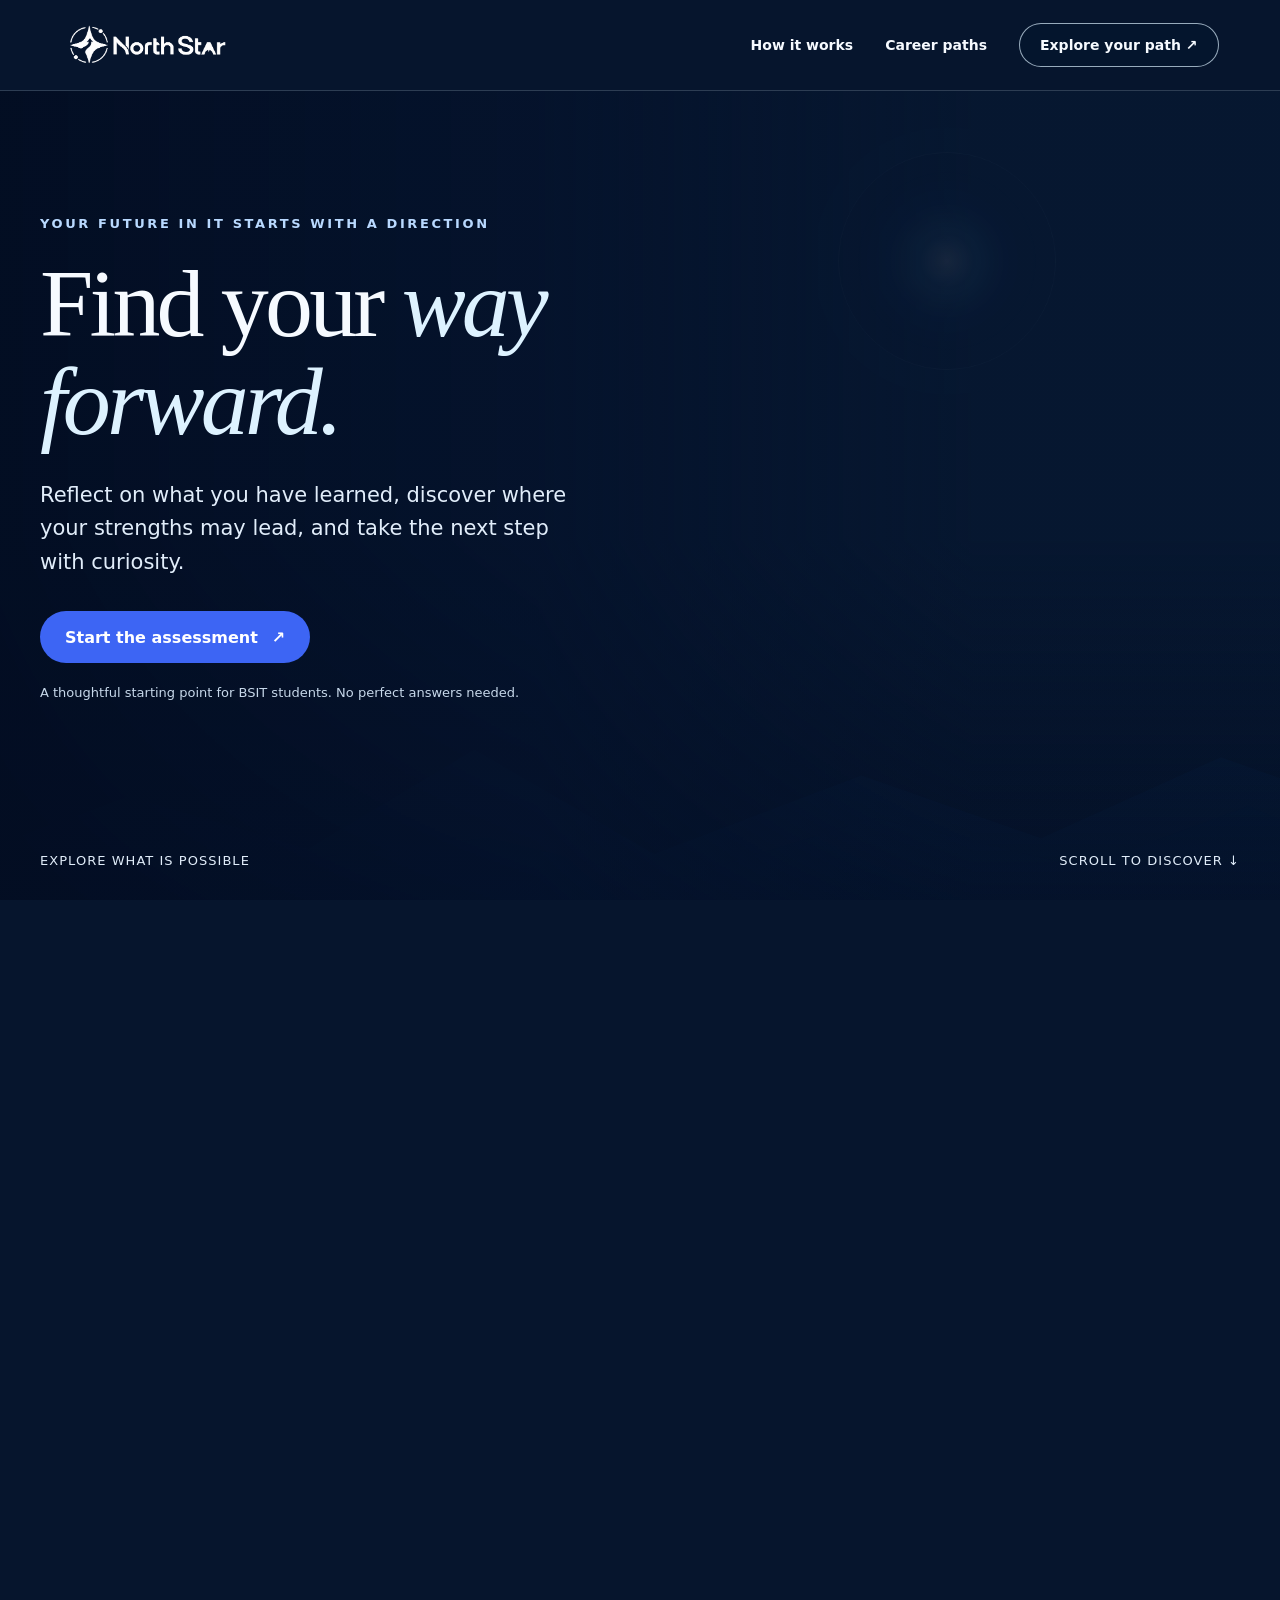
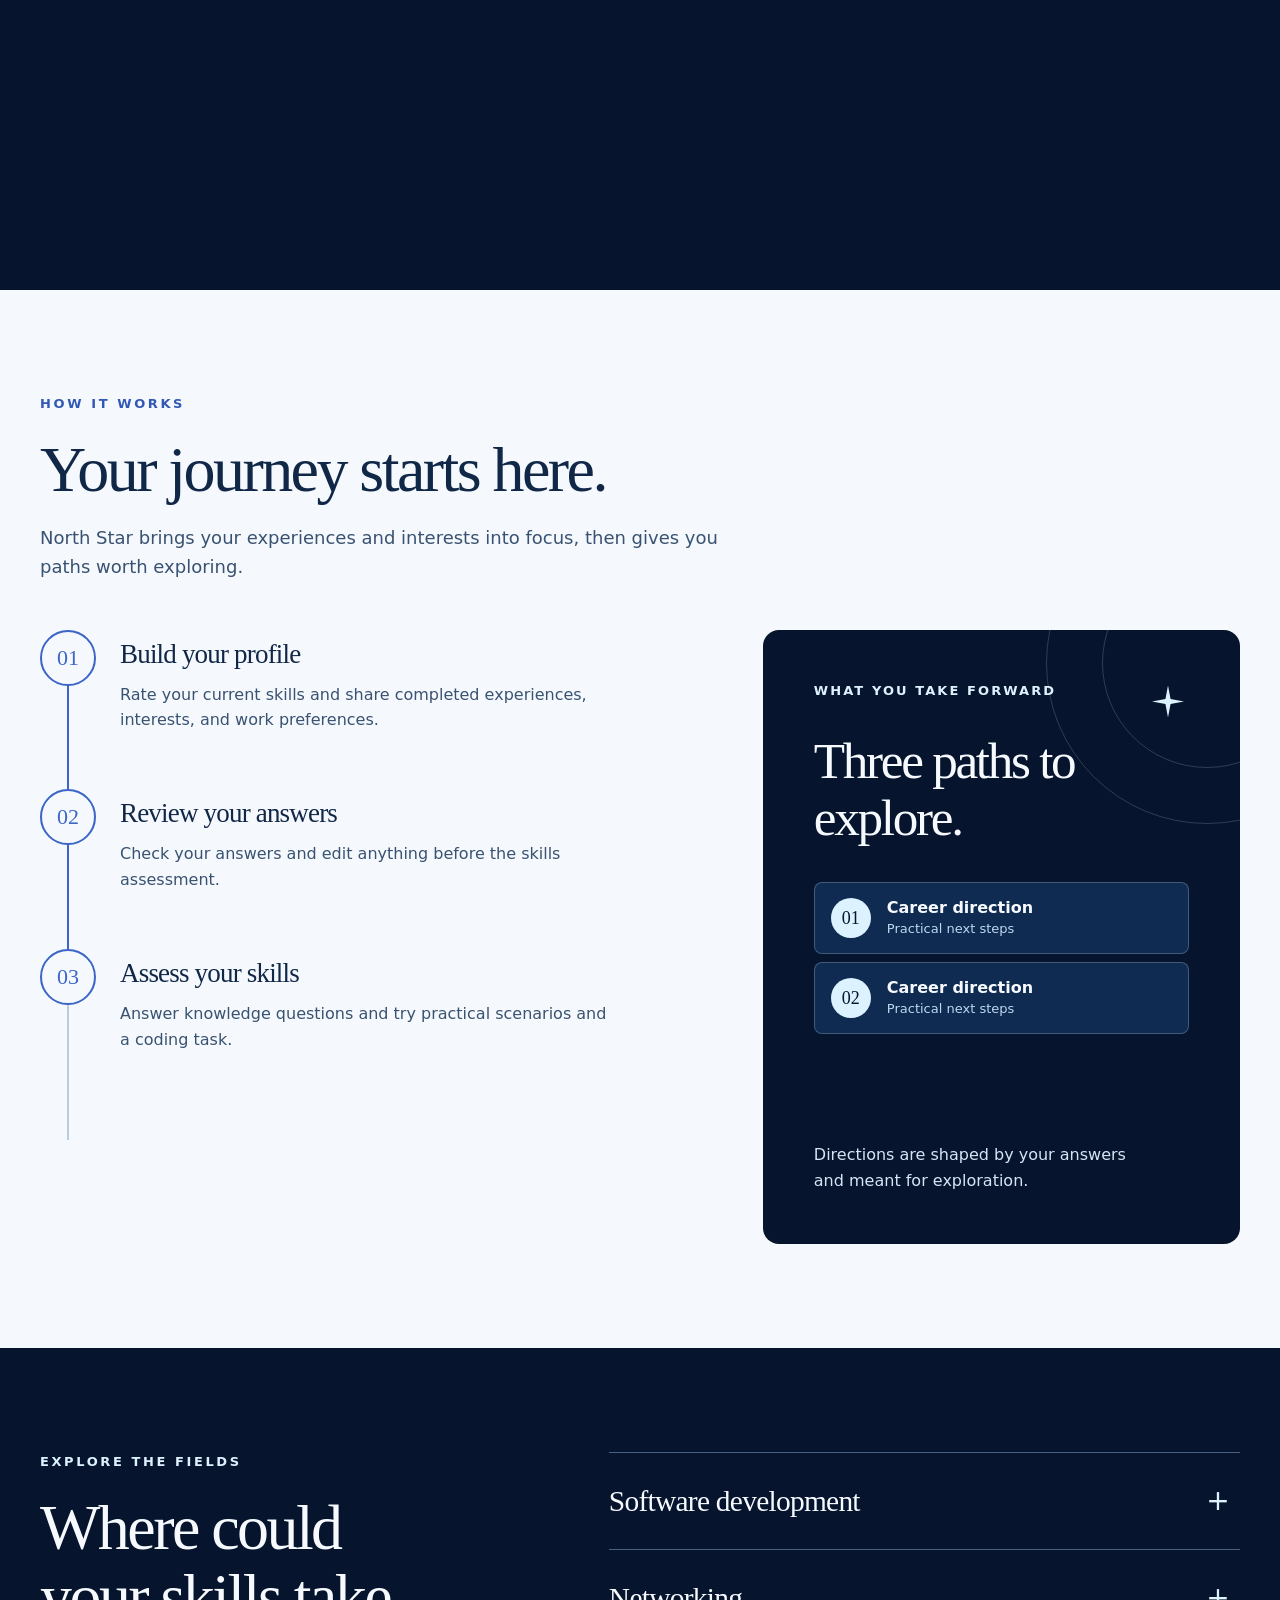
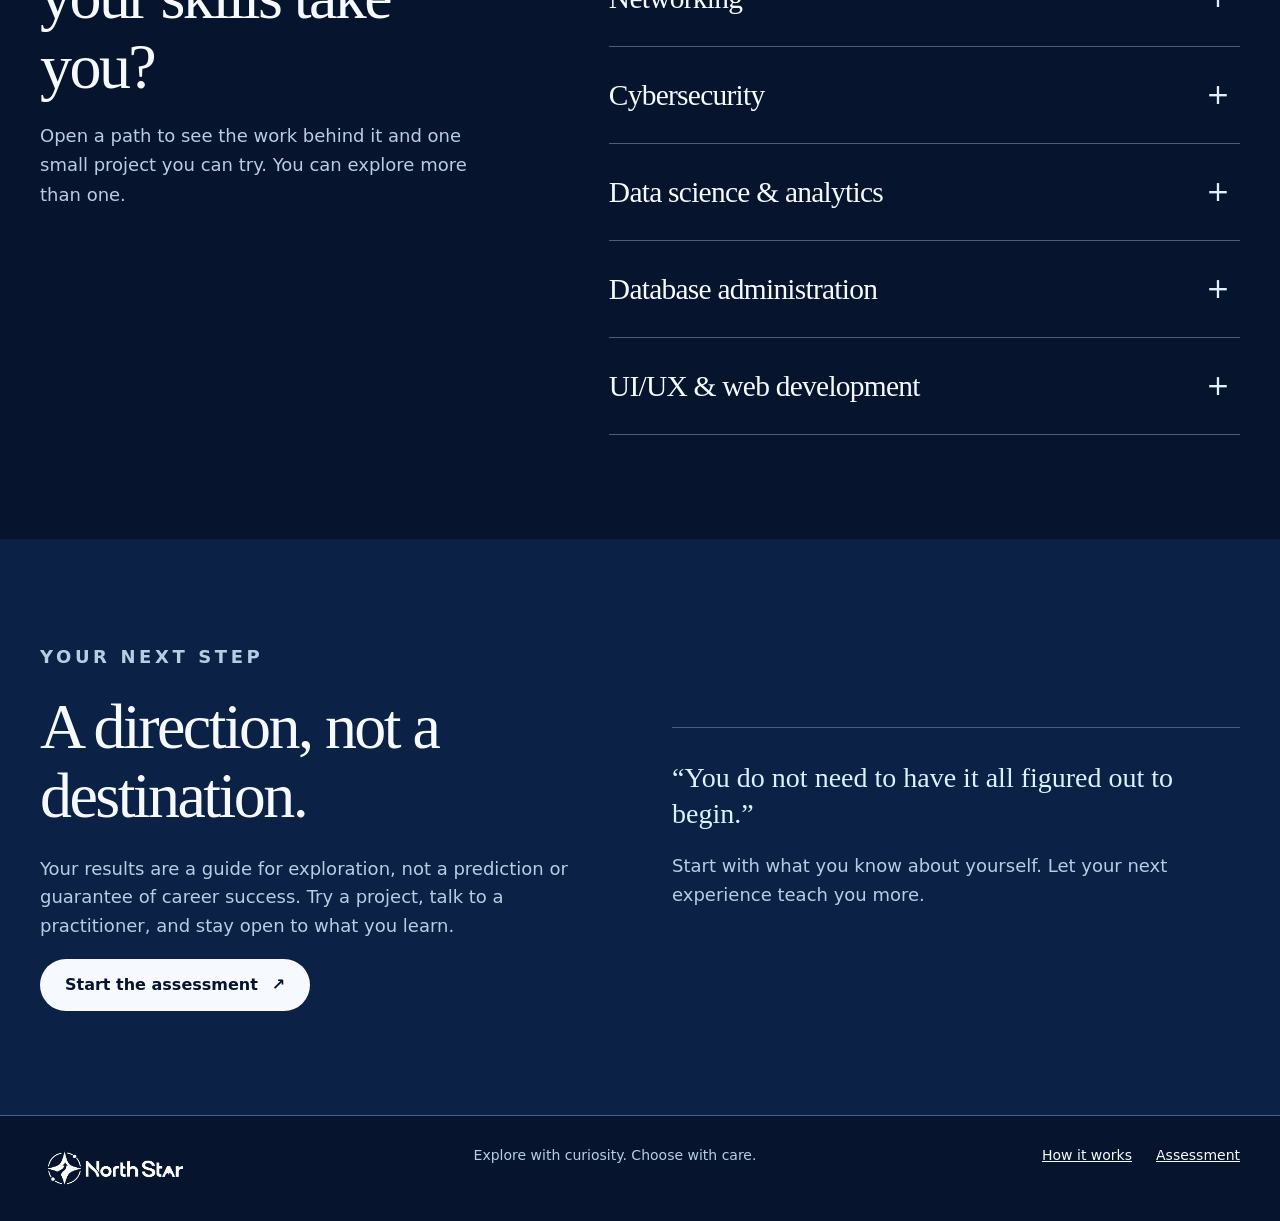
==== index.html @ cdebc712 "Align navigation across North Star pages" ====
<!doctype html>
<html lang="en">
<head>
  <meta charset="utf-8">
  <meta name="viewport" content="width=device-width, initial-scale=1">
  <meta name="theme-color" content="#06152d">
  <title>North Star — Find your direction in IT</title>
  <meta name="description" content="Explore your skills, reflect on your experiences, and discover IT career paths worth investigating.">
  <style>
  :root { --night:#06152d; --surface:#0b2145; --surface-2:#12315b; --cobalt:#3d65f4; --ice:#ddf2ff; --white:#f6faff; --muted:#b8cde4; --line:#47607f; --ink:#102747; --paper:#f5f9fd; --radius:16px; --space:8px; --ease:220ms ease-out; }
  * { box-sizing:border-box; }
  html { scroll-behavior:smooth; }
  body { margin:0; background:var(--night); color:var(--white); font:400 16px/1.6 "Segoe UI",system-ui,sans-serif; }
  html { scrollbar-color:#7895ba var(--night); }
  ::selection { background:var(--ice); color:var(--night); }
  button,input,textarea { font:inherit; }
  button,a { -webkit-tap-highlight-color:transparent; }
  button { cursor:pointer; }
  a { color:inherit; }
  :focus-visible { outline:3px solid #a7dcff; outline-offset:4px; }
  .skip { position:absolute; left:16px; top:-80px; z-index:20; padding:12px 16px; background:var(--white); color:var(--night); }
  .skip:focus { top:16px; }
  .wrap { width:min(100% - 48px,1200px); margin-inline:auto; }
  @media (min-width:1440px) { .hero .wrap { width:min(calc(100% - clamp(96px,16vw,360px)),1500px); } }
  .hero-journey { position:relative; height:210svh; }
  .hero { position:sticky; top:0; height:100svh; min-height:100svh; display:flex; flex-direction:column; overflow:hidden; background:#071831; isolation:isolate; --journey-progress:0; --star-x:74%; --star-y:29%; }
  .hero-scene { position:absolute; inset:0; z-index:-2; overflow:hidden; pointer-events:none; }
  .hero-video { position:absolute; inset:0; width:100%; height:100%; object-fit:cover; object-position:center top; transform:translate3d(calc(var(--journey-progress) * -3%),calc(var(--journey-progress) * -1%),0) scale(calc(1 + var(--journey-progress) * .16)); transform-origin:var(--star-x) var(--star-y); will-change:transform; }
  @media (min-width:1025px) { .hero-video { top:96px; height:calc(100% + 96px); } }
  .scene-hill { position:absolute; inset:auto -4% -3%; height:29%; pointer-events:none; transform-origin:center bottom; will-change:transform; }
  .scene-hill--distant { background:#0b2b54; opacity:.24; clip-path:polygon(0 75%,13% 50%,26% 70%,38% 32%,51% 72%,66% 42%,79% 66%,92% 35%,100% 50%,100% 100%,0 100%); transform:translate3d(0,calc(var(--journey-progress) * -40px),0) scale(calc(1 + var(--journey-progress) * .05)); }
  .scene-hill--near { height:22%; background:#071d3d; opacity:.4; clip-path:polygon(0 70%,12% 40%,24% 67%,39% 55%,52% 77%,67% 45%,82% 70%,94% 39%,100% 57%,100% 100%,0 100%); transform:translate3d(0,calc(var(--journey-progress) * -80px),0) scale(calc(1 + var(--journey-progress) * .08)); }
  .star-rings,.star-glow { position:absolute; left:var(--star-x); top:var(--star-y); width:min(24vw,290px); aspect-ratio:1; border-radius:50%; pointer-events:none; transform:translate(-50%,-50%); }
  .star-rings { border:1px solid rgba(220,244,255,.35); box-shadow:0 0 0 34px rgba(190,227,255,.055),0 0 0 80px rgba(190,227,255,.028); opacity:calc(.1 + var(--journey-progress) * .55); transform:translate(-50%,-50%) scale(calc(.75 + var(--journey-progress) * .37)) rotate(calc(var(--journey-progress) * 12deg)); will-change:transform,opacity; }
  .star-glow { width:min(80vw,1000px); background:radial-gradient(circle,rgba(255,255,255,.95) 0%,rgba(119,210,255,.55) 20%,rgba(59,130,246,.18) 45%,transparent 70%); mix-blend-mode:screen; opacity:calc(.08 + var(--journey-progress) * .8); transform:translate(-50%,-50%) scale(calc(.18 + var(--journey-progress) * 2.5)); will-change:transform,opacity; }
  .journey-wash { position:absolute; inset:0; z-index:2; background:linear-gradient(180deg,transparent 0%,transparent 62%,var(--paper) 100%); opacity:clamp(0,calc((var(--journey-progress) - .8) * 5),1); pointer-events:none; }
  .hero::before { content:""; position:absolute; inset:0; z-index:-1; background:linear-gradient(90deg,rgba(3,13,34,.91) 0%,rgba(4,17,42,.68) 42%,rgba(4,17,42,.12) 76%),linear-gradient(0deg,rgba(3,13,34,.62),transparent 40%); }
  .nav-shell { position:relative; z-index:3; background:#06152d; border-bottom:1px solid rgba(221,242,255,.18); }
  .nav.wrap { width:min(100% - 2*clamp(20px,4.8vw,76px),1440px); }
  .nav { display:flex; align-items:center; justify-content:space-between; gap:24px; min-height:90px; }
  .brand,.footer-brand { display:inline-flex; align-items:center; width:max-content; flex:none; padding:0; background:transparent; text-decoration:none; }
  .brand-logo { display:block; width:170px; height:auto; filter:brightness(0) invert(1); }
  .footer-brand { background:transparent; padding:0; border-radius:0; }
  .footer-brand .brand-logo { width:148px; filter:brightness(0) invert(1); }
  .nav-links { display:flex; align-items:center; gap:32px; }
  .nav-links a { text-decoration:none; font-size:14px; font-weight:650; }
  .nav-links a:hover,.text-link:hover { text-decoration:underline; text-underline-offset:5px; }
  .nav-cta { border:1px solid rgba(221,242,255,.68); border-radius:999px; background:rgba(5,22,48,.38); color:var(--white); padding:10px 20px; min-height:44px; font-size:14px; font-weight:700; transition:background var(--ease),transform var(--ease); }
  .nav-cta:hover { background:rgba(65,108,255,.36); transform:translateY(-2px); }
  .nav-toggle { display:none; min-height:44px; padding:10px 14px; border:1px solid #fff8; border-radius:8px; background:none; color:var(--white); }
  .hero-content { flex:1; display:flex; flex-direction:column; justify-content:center; padding-block:72px 96px; opacity:clamp(0,calc(1 - (var(--journey-progress) - .2) * 1.8),1); transform:translate3d(0,calc(var(--journey-progress) * -28px),0); will-change:transform,opacity; }
  .eyebrow { margin:0 0 20px; color:#b9d9ff; font-size:13px; font-weight:700; letter-spacing:.2em; text-transform:uppercase; }
  h1,h2,h3,p { margin-top:0; }
  h1,h2,.display { font-family:Georgia,"Times New Roman",serif; font-weight:400; letter-spacing:-.04em; }
  h1 { max-width:780px; font-size:clamp(56px,7.8vw,96px); line-height:1.02; margin-bottom:28px; }
  h1 em { color:var(--ice); font-style:italic; }
  .hero-lead { max-width:550px; color:#e1edfa; font-size:clamp(18px,2vw,21px); line-height:1.6; margin-bottom:32px; }
  .button { display:inline-flex; align-items:center; justify-content:center; gap:14px; min-height:52px; padding:12px 24px; border:1px solid transparent; border-radius:999px; background:var(--cobalt); color:#fff; font-weight:700; text-decoration:none; line-height:1.2; transition:transform var(--ease),background var(--ease); }
  .button:hover { background:#2d59ed; transform:translateY(-2px); }
  .button:active,.nav-cta:active { transform:translateY(0); }
  .button.secondary { background:transparent; color:var(--white); border-color:var(--line); }
  .button.secondary:hover { background:var(--surface-2); }
  .button.light { background:var(--white); color:var(--night); }
  .button.light:hover { background:var(--ice); }
  .button:disabled { opacity:.55; cursor:not-allowed; transform:none; }
  .assessment-transition { position:fixed; inset:0; z-index:1000; background:var(--night); pointer-events:none; clip-path:circle(0 at var(--origin-x) var(--origin-y)); will-change:clip-path; }
  .hero-note { margin:20px 0 0; color:#c7d8ea; font-size:13px; }
  .hero-bottom { display:flex; align-items:center; justify-content:space-between; gap:20px; padding-bottom:28px; color:#e1edfa; font-size:13px; letter-spacing:.08em; text-transform:uppercase; opacity:clamp(0,calc(1 - var(--journey-progress) * 2),1); }
  .hero-bottom a { text-decoration:none; }
  .section { padding-block:104px; }
  .section-heading { max-width:720px; margin-bottom:48px; }
  .section-heading h2 { font-size:clamp(40px,5vw,68px); line-height:1.08; margin-bottom:20px; }
  .section-heading p:last-child { color:var(--muted); font-size:18px; }
  .intro { position:relative; background:var(--paper); color:var(--ink); }
  .intro .eyebrow,.paths .eyebrow { color:#3158b5; }
  .intro .section-heading p:last-child { color:#395271; }
  .steps { display:grid; grid-template-columns:repeat(3,minmax(0,1fr)); gap:32px; border-top:1px solid #b9cde1; }
  .step { padding-top:32px; }
  .step-number { display:block; margin-bottom:32px; color:#3c65c7; font:400 38px/1 Georgia,serif; }
  .step h3 { font:400 27px/1.2 Georgia,serif; letter-spacing:-.03em; margin-bottom:12px; }
  .step p { color:#395271; max-width:34ch; margin:0; }
  .how-layout { display:grid; grid-template-columns:minmax(0,1.15fr) minmax(300px,.85fr); gap:clamp(40px,6vw,96px); align-items:start; }
  .intro .steps { --path-progress:0; position:relative; grid-template-columns:minmax(0,1fr); gap:0; max-width:none; border:0; }
  .intro .steps::before,.intro .steps::after { content:""; position:absolute; left:27px; top:40px; bottom:72px; width:2px; background:#b9cde1; pointer-events:none; }
  .intro .steps::after { background:#3c65c7; transform:scaleY(var(--path-progress)); transform-origin:top; transition:transform 400ms ease-out; }
  .intro .step { position:relative; display:grid; grid-template-columns:56px minmax(0,1fr); gap:24px; align-items:start; padding:0 0 56px; border:0; }
  .intro .step:last-child { padding-bottom:0; }
  .intro .step-number { position:relative; z-index:1; display:grid; place-items:center; width:56px; height:56px; margin:0; border:2px solid #b9cde1; border-radius:50%; background:var(--paper); font-size:22px; transition:border-color 200ms ease-out,color 200ms ease-out; }
  .intro .step-copy { padding-top:8px; }
  .intro .step p { max-width:48ch; }
  .intro .step.is-visible .step-number { border-color:#3c65c7; }
  .how-motion .intro .step { opacity:0; transform:translateY(20px); transition:opacity 360ms ease-out,transform 360ms ease-out; }
  .how-motion .intro .step.is-visible { opacity:1; transform:none; }
  .how-preview { position:relative; display:flex; flex-direction:column; min-height:520px; padding:clamp(32px,4vw,56px); overflow:hidden; border-radius:var(--radius); background:var(--night); color:var(--white); }
  .how-preview::before,.how-preview::after { content:""; position:absolute; width:320px; aspect-ratio:1; border:1px solid rgba(221,242,255,.18); border-radius:50%; right:-128px; top:-128px; pointer-events:none; }
  .how-preview::after { width:208px; right:-72px; top:-72px; }
  .how-preview-mark { position:absolute; right:56px; top:56px; width:32px; aspect-ratio:1; background:var(--ice); clip-path:polygon(50% 0,58% 42%,100% 50%,58% 58%,50% 100%,42% 58%,0 50%,42% 42%); }
  .how-preview-label { position:relative; margin:0 0 32px; color:var(--ice); font-size:13px; font-weight:700; letter-spacing:.16em; text-transform:uppercase; }
  .how-preview strong { position:relative; display:block; max-width:12ch; font:400 clamp(38px,4vw,58px)/1.1 Georgia,serif; letter-spacing:-.045em; }
  .preview-results { position:relative; display:grid; gap:8px; margin:36px 0 28px; }
  .preview-result { position:relative; display:grid; grid-template-columns:40px minmax(0,1fr); align-items:center; gap:16px; min-height:72px; padding:8px 16px; border:1px solid rgba(221,242,255,.24); border-radius:8px; background:#102b52; }
  .how-motion .preview-result { opacity:0; transform:translateY(16px); transition:opacity 300ms ease-out,transform 300ms ease-out; }
  .how-motion .preview-result.is-visible { opacity:1; transform:none; }
  .preview-result::after { content:""; position:absolute; inset:0; border:2px solid var(--ice); border-radius:inherit; background:rgba(167,220,255,.12); pointer-events:none; opacity:0; }
  .how-motion .preview-result.is-visible::after { animation:preview-highlight 400ms ease-out both; }
  @keyframes preview-highlight { 0%,100% { opacity:0; } 45% { opacity:1; } }
  .preview-result-num { display:grid; place-items:center; width:40px; height:40px; border-radius:50%; background:var(--ice); color:var(--night); font:400 18px/1 Georgia,serif; }
  .preview-result-copy { display:grid; gap:2px; }
  .preview-result-copy span { display:block; color:var(--white); font-size:16px; font-weight:700; line-height:1.3; }
  .preview-result-copy small { display:block; color:#bed8f0; font-size:13px; line-height:1.4; }
  .how-preview p:last-child { position:relative; max-width:34ch; margin:auto 0 0; color:#d6e5f5; font-size:16px; }
  .paths { background:var(--night); color:var(--white); }
  .paths-layout { display:grid; grid-template-columns:minmax(0,.85fr) minmax(0,1.15fr); gap:clamp(48px,8vw,112px); align-items:start; }
  .paths .section-heading { max-width:480px; margin:0; }
  .paths .eyebrow { color:var(--ice); }
  .paths .section-heading h2 { max-width:12ch; }
  .paths .section-heading > p:last-child { max-width:38ch; color:var(--muted); line-height:1.65; }
  .path-list { border-top:1px solid var(--line); }
  .path-item { border-bottom:1px solid var(--line); }
  .path-item summary { display:grid; grid-template-columns:minmax(0,1fr) 44px; align-items:center; gap:16px; min-height:96px; padding:24px 0; list-style:none; cursor:pointer; color:var(--white); }
  .path-item summary::-webkit-details-marker { display:none; }
  .path-item summary .path-name { font:400 clamp(23px,2.3vw,32px)/1.2 Georgia,serif; letter-spacing:-.025em; transition:color var(--ease); }
  .path-item summary::before,.path-item summary::after { display:grid; grid-column:2; grid-row:1; place-items:center; width:44px; height:44px; color:var(--ice); font:300 28px/1 system-ui,sans-serif; transition:opacity 180ms ease-out,transform 220ms ease-out; }
  .path-item summary::before { content:'+'; opacity:1; transform:rotate(0deg) scale(1); }
  .path-item summary::after { content:'−'; opacity:0; transform:rotate(-45deg) scale(.8); }
  .path-item[open] summary .path-name { color:var(--ice); }
  .path-item[open] summary::before { opacity:0; transform:rotate(45deg) scale(.8); }
  .path-item[open] summary::after { opacity:1; transform:rotate(0deg) scale(1); }
  @media (hover:hover) { .path-item summary:hover .path-name { color:var(--ice); } }
  .path-item summary:focus-visible { outline:3px solid var(--ice); outline-offset:4px; }
  .path-list { --path-rise:12px; --path-enter:220ms; --path-exit:145ms; }
  .path-detail { max-width:56ch; padding:0 64px 32px 0; color:var(--muted); line-height:1.6; }
  .path-item[open] .path-detail { animation:path-detail-enter var(--path-enter) ease-out both; }
  @keyframes path-detail-enter { from { opacity:0; transform:translateY(var(--path-rise)); } to { opacity:1; transform:translateY(0); } }
  .path-detail p { margin:0 0 12px; }
  .path-detail strong { color:var(--white); }
  .promise { background:var(--surface); }
  .promise-inner { display:grid; grid-template-columns:1fr 1fr; gap:64px; align-items:center; }
  .promise h2 { font-size:clamp(40px,5vw,70px); line-height:1.08; margin-bottom:24px; }
  .promise p { color:var(--muted); font-size:18px; max-width:56ch; }
  .promise-aside { border-top:1px solid var(--line); padding-top:32px; }
  .promise-aside strong { display:block; color:var(--ice); font:400 28px/1.3 Georgia,serif; margin-bottom:20px; }
  footer { padding-block:28px; border-top:1px solid var(--line); color:var(--muted); font-size:14px; }
  .footer-inner { display:flex; justify-content:space-between; gap:24px; }
  .footer-links { display:flex; gap:24px; }
  .footer-links a { color:var(--white); }
  .assessment.active { display:block; }
  .assessment-header { border-bottom:1px solid var(--line); }
  .assessment-header .wrap { display:flex; align-items:center; justify-content:space-between; gap:20px; padding-block:22px; }
  .assessment-main { width:min(100% - 48px,800px); margin:0 auto; padding:72px 0 120px; }
  .progress { display:flex; gap:8px; margin-bottom:48px; }
  .progress span { display:block; height:4px; flex:1; border-radius:99px; background:#34506e; }
  .progress span.current { background:var(--ice); }
  .flow-step { display:none; }
  .flow-step.active { display:block; }
  .flow-step h2 { font-size:clamp(38px,5vw,60px); line-height:1.1; margin-bottom:18px; }
  .flow-intro { color:var(--muted); font-size:18px; max-width:65ch; margin-bottom:40px; }
  .field { display:block; margin-bottom:24px; }
  .field > span { display:block; font-weight:700; margin-bottom:8px; }
  .field small { display:block; color:var(--muted); margin-top:6px; }
  .field input,.field textarea { display:block; width:100%; min-height:52px; border:1px solid #6682a6; border-radius:10px; background:#112747; color:var(--white); padding:12px 16px; }
  .field textarea { min-height:112px; resize:vertical; }
  .field input:focus,.field textarea:focus { border-color:var(--ice); }
  .error { display:none; color:#ffcfce; margin-top:6px; font-weight:600; }
  .field.invalid .error { display:block; }
  .field.invalid input,.field.invalid textarea { border-color:#ff9f9b; }
  .error-summary { display:none; border:1px solid #ff9f9b; border-radius:10px; padding:14px 18px; color:#ffdddd; margin-bottom:24px; }
  .error-summary.visible { display:block; }
  .choice-group { border:0; padding:0; margin:0 0 28px; min-width:0; }
  .choice-group legend { color:var(--white); font-weight:700; margin-bottom:12px; }
  .choice-grid { display:grid; grid-template-columns:repeat(2,minmax(0,1fr)); gap:12px; }
  .choice { position:relative; display:flex; align-items:center; min-height:60px; padding:14px 16px; border:1px solid var(--line); border-radius:10px; background:#112747; cursor:pointer; }
  .choice:hover { border-color:#a7caff; }
  .choice:has(input:checked) { border-color:var(--ice); background:#1a3a68; }
  .choice input { accent-color:var(--cobalt); margin:0 12px 0 0; width:18px; height:18px; flex:none; }
  .choice span { display:block; }
  .review-list { display:grid; gap:0; margin:0 0 36px; border-top:1px solid var(--line); }
  .review-item { display:grid; grid-template-columns:180px 1fr; gap:16px; border-bottom:1px solid var(--line); padding:18px 0; }
  .review-item dt { color:var(--muted); }
  .review-item dd { margin:0; overflow-wrap:anywhere; }
  .actions { display:flex; flex-wrap:wrap; gap:12px; margin-top:36px; }
  .result-grid { display:grid; gap:16px; margin-top:40px; }
  .result-card { border:1px solid var(--line); border-radius:var(--radius); padding:28px; background:var(--surface); }
  .result-card .rank { color:var(--ice); font-size:12px; font-weight:700; letter-spacing:.14em; text-transform:uppercase; }
  .result-card h3 { font:400 32px/1.2 Georgia,serif; margin:12px 0; }
  .result-card p { color:var(--muted); margin-bottom:16px; }
  .result-card strong { display:block; margin-bottom:8px; }
  .result-card ul { margin:0; padding-left:22px; color:var(--ice); }
  .note { border-top:1px solid var(--line); padding-top:20px; color:var(--muted); margin-top:32px; }
  @media (max-width:1024px) { .hero::before { background:linear-gradient(90deg,rgba(3,13,34,.88),rgba(3,13,34,.22)); } }
  @media (max-width:768px) { .wrap { width:min(100% - 40px,1200px); } .nav-links { gap:16px; } .section { padding-block:80px; } .steps { grid-template-columns:1fr; gap:0; } .step { padding-bottom:28px; border-bottom:1px solid #b9cde1; } .step-number { margin-bottom:16px; } .paths-layout { grid-template-columns:1fr; gap:40px; } .promise-inner { grid-template-columns:1fr; gap:32px; } .hero-content { padding-block:64px; } }
  @media (min-width:541px) and (max-width:1024px) {
    .nav { gap:16px; }
    .nav .brand-logo { width:148px; }
    .nav-links { gap:16px; }
    .nav-cta { padding-inline:16px; }
    .hero-content { padding-top:48px; }
    .hero-content h1 { max-width:min(66vw,660px); }
    .hero-video { object-position:74% center; }
    .star-rings,.star-glow { left:calc(74% - var(--journey-progress) * 3%); }
    .scene-hill { inset:auto -6% -3%; }
    .scene-hill--distant { height:23%; opacity:.18; clip-path:polygon(0 78%,15% 61%,29% 73%,43% 48%,58% 70%,72% 55%,86% 69%,100% 50%,100% 100%,0 100%); transform:translate3d(0,calc(var(--journey-progress) * -32px),0) scale(calc(1 + var(--journey-progress) * .04)); }
    .scene-hill--near { height:17%; opacity:.3; clip-path:polygon(0 68%,16% 50%,32% 70%,49% 57%,65% 76%,81% 55%,100% 64%,100% 100%,0 100%); transform:translate3d(0,calc(var(--journey-progress) * -56px),0) scale(calc(1 + var(--journey-progress) * .06)); }
  }
  @media (max-width:540px) { .hero { min-height:100svh; --star-x:68%; --star-y:29%; } .hero-video { object-position:76% center; } .hero::before { background:linear-gradient(90deg,rgba(3,13,34,.88),rgba(3,13,34,.45)),linear-gradient(0deg,rgba(3,13,34,.7),transparent 45%); } .brand-logo,.footer-brand .brand-logo { width:128px; } .nav-cta { padding-inline:14px; } h1 { font-size:clamp(52px,14vw,72px); } .hero-bottom span { display:none; } .path-list { --path-rise:6px; --path-enter:180ms; --path-exit:120ms; } .path-item summary { min-height:80px; } .path-item summary .path-name { font-size:23px; } .path-detail { padding-right:0; } .footer-inner { flex-direction:column; } }
  @media (max-width:540px) {
    .hero-journey { height:160svh; }
    .hero-content { opacity:clamp(0,calc(1 - (var(--journey-progress) - .3) * 2.2),1); }
    .scene-hill { inset:auto -8% -2%; transform-origin:center bottom; }
    .scene-hill--distant { height:18%; opacity:.16; clip-path:polygon(0 77%,16% 72%,31% 61%,47% 66%,65% 49%,82% 59%,100% 52%,100% 100%,0 100%); transform:translate3d(0,calc(var(--journey-progress) * -24px),0) scale(calc(1 + var(--journey-progress) * .03)); }
    .scene-hill--near { height:14%; opacity:.28; clip-path:polygon(0 63%,18% 69%,35% 58%,53% 72%,70% 55%,86% 63%,100% 47%,100% 100%,0 100%); transform:translate3d(0,calc(var(--journey-progress) * -44px),0) scale(calc(1 + var(--journey-progress) * .05)); }
  }
  @media (max-width:650px) {
    .nav { min-height:76px; }
    .nav .brand-logo { width:128px; }
    .nav-toggle { display:block; }
    .nav-links { display:none; position:absolute; top:100%; left:0; right:0; z-index:5; flex-direction:column; align-items:stretch; gap:20px; padding:20px clamp(20px,4.8vw,76px); background:var(--night); border-bottom:1px solid rgba(221,242,255,.18); }
    .nav-links.open { display:flex; }
    .nav-links .nav-cta { align-self:flex-start; }
  }
  @media (max-width:900px) { .how-layout { grid-template-columns:minmax(0,1fr); gap:48px; } .how-preview { min-height:0; } }
  @media (max-width:768px) { .intro .step { grid-template-columns:48px minmax(0,1fr); gap:16px; padding-bottom:40px; } .intro .step-number { width:48px; height:48px; font-size:19px; } .intro .steps::before,.intro .steps::after { left:23px; top:36px; bottom:60px; } }
  @media (prefers-reduced-motion:reduce) { html { scroll-behavior:auto; } .hero-journey { height:auto; } .hero { position:relative; } .hero-video,.hero-content,.scene-hill { transform:none!important; } .hero-content,.hero-bottom { opacity:1!important; } .star-rings,.star-glow,.journey-wash { display:none; } .how-motion .intro .step,.how-motion .preview-result { opacity:1; transform:none; transition:none; } .how-motion .preview-result.is-visible::after,.path-item[open] .path-detail { animation:none; } .intro .steps::after { transform:scaleY(1); transition:none; } .assessment-transition { display:none; } }
  </style>
</head>
<body>
  <a class="skip" href="#main">Skip to content</a>
  <div id="landing">
    <div class="hero-journey" id="heroJourney">
    <header class="hero" id="top">
      <div class="hero-scene" aria-hidden="true">
        <video class="hero-video" id="heroVideo" autoplay muted loop playsinline preload="metadata"><source src="assets/video.mp4" type="video/mp4"></video>
        <div class="scene-hill scene-hill--distant"></div><div class="scene-hill scene-hill--near"></div>
        <div class="star-rings"></div><div class="star-glow"></div>
      </div>
      <div class="nav-shell"><nav class="nav wrap" aria-label="Main navigation">
        <a class="brand" href="#top"><img class="brand-logo" src="assets/north-star-logo.png" alt="North Star" width="2048" height="687"></a>
        <button class="nav-toggle" type="button" aria-expanded="false" aria-controls="nav-links">Menu</button>
        <div class="nav-links" id="nav-links"><a href="#how">How it works</a><a href="#paths">Career paths</a><a class="nav-cta" href="assessment.html">Explore your path <span aria-hidden="true">↗</span></a></div>
      </nav></div>
      <div class="hero-content wrap">
        <p class="eyebrow">Your future in IT starts with a direction</p>
        <h1>Find your <em>way forward.</em></h1>
        <p class="hero-lead">Reflect on what you have learned, discover where your strengths may lead, and take the next step with curiosity.</p>
        <div><a class="button" href="assessment.html">Start the assessment <span aria-hidden="true">↗</span></a></div>
        <p class="hero-note">A thoughtful starting point for BSIT students. No perfect answers needed.</p>
      </div>
      <div class="hero-bottom wrap"><span>Explore what is possible</span><a href="#how">Scroll to discover ↓</a></div>
      <div class="journey-wash" aria-hidden="true"></div>
    </header>
    </div>
    <main id="main">
      <section class="section intro" id="how" aria-labelledby="how-title"><div class="wrap">
        <div class="section-heading"><p class="eyebrow">How it works</p><h2 id="how-title">Your journey starts here.</h2><p>North Star brings your experiences and interests into focus, then gives you paths worth exploring.</p></div>
        <div class="how-layout"><div class="steps">
          <article class="step"><span class="step-number">01</span><div class="step-copy"><h3>Build your profile</h3><p>Rate your current skills and share completed experiences, interests, and work preferences.</p></div></article>
          <article class="step"><span class="step-number">02</span><div class="step-copy"><h3>Review your answers</h3><p>Check your answers and edit anything before the skills assessment.</p></div></article>
          <article class="step"><span class="step-number">03</span><div class="step-copy"><h3>Assess your skills</h3><p>Answer knowledge questions and try practical scenarios and a coding task.</p></div></article>
          <article class="step"><span class="step-number">04</span><div class="step-copy"><h3>Explore three paths</h3><p>Compare three directions, then choose a practical next step to try.</p></div></article>
        </div><aside class="how-preview" aria-label="What to expect"><span class="how-preview-mark" aria-hidden="true"></span><p class="how-preview-label">What you take forward</p><strong>Three paths to explore.</strong><div class="preview-results" aria-hidden="true"><div class="preview-result"><span class="preview-result-num">01</span><span class="preview-result-copy"><span>Career direction</span><small>Practical next steps</small></span></div><div class="preview-result"><span class="preview-result-num">02</span><span class="preview-result-copy"><span>Career direction</span><small>Practical next steps</small></span></div><div class="preview-result"><span class="preview-result-num">03</span><span class="preview-result-copy"><span>Career direction</span><small>Practical next steps</small></span></div></div><p>Directions are shaped by your answers and meant for exploration.</p></aside></div>
      </div></section>
      <section class="section paths" id="paths" aria-labelledby="paths-title"><div class="wrap paths-layout">
        <div class="section-heading"><p class="eyebrow">Explore the fields</p><h2 id="paths-title">Where could your skills take you?</h2><p>Open a path to see the work behind it and one small project you can try. You can explore more than one.</p></div>
        <div class="path-list">
          <details class="path-item"><summary><span class="path-name">Software development</span></summary><div class="path-detail"><p>Build useful tools and turn ideas into working applications.</p><p><strong>Try this:</strong> Make a small app that solves a problem you know.</p></div></details>
          <details class="path-item"><summary><span class="path-name">Networking</span></summary><div class="path-detail"><p>Connect systems and help information move reliably.</p><p><strong>Try this:</strong> Map a simple home or campus network.</p></div></details>
          <details class="path-item"><summary><span class="path-name">Cybersecurity</span></summary><div class="path-detail"><p>Understand risks and help keep people and systems safer.</p><p><strong>Try this:</strong> Complete a beginner security lab in a safe practice environment.</p></div></details>
          <details class="path-item"><summary><span class="path-name">Data science &amp; analytics</span></summary><div class="path-detail"><p>Find patterns in information and turn them into insight.</p><p><strong>Try this:</strong> Visualize one finding from a public dataset.</p></div></details>
          <details class="path-item"><summary><span class="path-name">Database administration</span></summary><div class="path-detail"><p>Organize, protect, and maintain the data that teams depend on.</p><p><strong>Try this:</strong> Design a database schema for a familiar small project.</p></div></details>
          <details class="path-item"><summary><span class="path-name">UI/UX &amp; web development</span></summary><div class="path-detail"><p>Shape digital experiences that people can understand and use.</p><p><strong>Try this:</strong> Improve one project screen and ask a classmate to use it.</p></div></details>
        </div>
      </div></section>
      <section class="section promise" aria-labelledby="promise-title"><div class="wrap promise-inner">
        <div><p class="eyebrow">Your next step</p><h2 id="promise-title">A direction, not a destination.</h2><p>Your results are a guide for exploration, not a prediction or guarantee of career success. Try a project, talk to a practitioner, and stay open to what you learn.</p><a class="button light" href="assessment.html">Start the assessment <span aria-hidden="true">↗</span></a></div>
        <div class="promise-aside"><strong>“You do not need to have it all figured out to begin.”</strong><p>Start with what you know about yourself. Let your next experience teach you more.</p></div>
      </div></section>
    </main>
    <footer><div class="wrap footer-inner"><span class="footer-brand"><img class="brand-logo" src="assets/north-star-logo.png" alt="North Star" width="2048" height="687"></span><span>Explore with curiosity. Choose with care.</span><div class="footer-links"><a href="#how">How it works</a><a href="assessment.html">Assessment</a></div></div></footer>
  </div>

  <script>
  (() => {
    const hero = document.getElementById('top');
    const journey = document.getElementById('heroJourney');
    const reduceMotion = matchMedia('(prefers-reduced-motion: reduce)');
    const menu = document.querySelector('.nav-toggle');
    const menuLinks = document.getElementById('nav-links');
    menu.addEventListener('click', () => {
      const open = menu.getAttribute('aria-expanded') !== 'true';
      menu.setAttribute('aria-expanded', String(open));
      menuLinks.classList.toggle('open', open);
    });
    menuLinks.addEventListener('click', event => {
      if (event.target.closest('a')) { menu.setAttribute('aria-expanded', 'false'); menuLinks.classList.remove('open'); }
    });
    const pathList = document.querySelector('#paths .path-list');
    const pathItems = [...pathList.querySelectorAll('.path-item')];
    const closingPaths = new WeakMap();
    let pathRequest = 0;
    function closePath(item) {
      if (!item.open) return Promise.resolve();
      if (reduceMotion.matches || !item.animate) { item.open = false; return Promise.resolve(); }
      const detail = item.querySelector('.path-detail');
      const styles = getComputedStyle(pathList);
      const duration = parseFloat(styles.getPropertyValue('--path-exit')) || 145;
      const rise = styles.getPropertyValue('--path-rise').trim() || '12px';
      const animation = detail.animate([{opacity:1,transform:'translateY(0)'},{opacity:0,transform:`translateY(-${rise})`}],{duration,easing:'ease-in',fill:'forwards'});
      closingPaths.set(item,animation);
      return animation.finished.catch(() => {}).then(() => {
        if (closingPaths.get(item) !== animation) return;
        closingPaths.delete(item);
        item.open = false;
      });
    }
    pathItems.forEach(item => item.querySelector('summary').addEventListener('click', async event => {
      event.preventDefault();
      const request = ++pathRequest;
      const closing = closingPaths.get(item);
      if (closing) { closingPaths.delete(item); closing.cancel(); return; }
      if (item.open) { await closePath(item); return; }
      await Promise.all(pathItems.filter(other => other.open).map(closePath));
      if (request === pathRequest) item.open = true;
    }));
    if (!reduceMotion.matches && 'IntersectionObserver' in window) {
      const howSteps = [...document.querySelectorAll('#how .step')];
      const howPath = document.querySelector('#how .steps');
      const previewRows = [...document.querySelectorAll('#how .preview-result')];
      const stackedPreview = matchMedia('(max-width: 900px)').matches;
      if (stackedPreview) {
        const previewObserver = new IntersectionObserver(entries => {
          if (!entries.some(entry => entry.isIntersecting)) return;
          previewObserver.disconnect();
          previewRows.forEach((row,index) => window.setTimeout(() => row.classList.add('is-visible'),index * 360));
        },{threshold:.2});
        previewObserver.observe(document.querySelector('#how .how-preview'));
      }
      const howObserver = new IntersectionObserver(entries => {
        if (!entries.some(entry => entry.isIntersecting)) return;
        howObserver.disconnect();
        howSteps.forEach((step,index) => {
          window.setTimeout(() => {
            step.classList.add('is-visible');
            howPath.style.setProperty('--path-progress',String(index / (howSteps.length - 1)));
            if (!stackedPreview && index > 0) previewRows[index - 1].classList.add('is-visible');
          },index * 520);
        });
      },{threshold:.15,rootMargin:'0px 0px -12% 0px'});
      document.documentElement.classList.add('how-motion');
      howObserver.observe(howPath);
    }
    if (!reduceMotion.matches) {
      let motionPending = false;
      const paintJourney = () => {
        const bounds = journey.getBoundingClientRect();
        const distance = Math.max(1,bounds.height - window.innerHeight);
        const progress = Math.max(0,Math.min(1,-bounds.top / distance));
        hero.style.setProperty('--journey-progress',progress.toFixed(3));
        motionPending = false;
      };
      const scheduleJourney = () => {
        if (!motionPending) { motionPending = true; requestAnimationFrame(paintJourney); }
      };
      window.addEventListener('scroll',scheduleJourney,{passive:true});
      window.addEventListener('resize',scheduleJourney);
      paintJourney();
    }
    let assessmentOpening = false;
    document.addEventListener('click', event => {
      const link = event.target.closest('a[href="assessment.html"]');
      if (!link || event.defaultPrevented || event.button !== 0 || event.metaKey ||
          event.ctrlKey || event.shiftKey || event.altKey || link.target ||
          assessmentOpening || reduceMotion.matches || !Element.prototype.animate) return;

      event.preventDefault();
      assessmentOpening = true;
      const bounds = link.getBoundingClientRect();
      const x = event.detail === 0 ? bounds.left + bounds.width / 2 : event.clientX;
      const y = event.detail === 0 ? bounds.top + bounds.height / 2 : event.clientY;
      const radius = Math.hypot(Math.max(x, innerWidth - x), Math.max(y, innerHeight - y)) + 24;
      const cover = document.createElement('div');
      cover.className = 'assessment-transition';
      cover.setAttribute('aria-hidden', 'true');
      cover.style.setProperty('--origin-x', `${x}px`);
      cover.style.setProperty('--origin-y', `${y}px`);
      document.body.append(cover);
      const destination = new URL(link.href);
      destination.searchParams.set('enter', '1');
      const navigate = () => location.assign(destination.href);
      requestAnimationFrame(() => {
        cover.animate([
          { clipPath: `circle(0px at ${x}px ${y}px)` },
          { clipPath: `circle(${radius}px at ${x}px ${y}px)` }
        ], { duration: 320, easing: 'cubic-bezier(.22,1,.36,1)', fill: 'forwards' })
          .finished.then(navigate, navigate);
      });
    });
  })();
  </script>
</body>
</html>
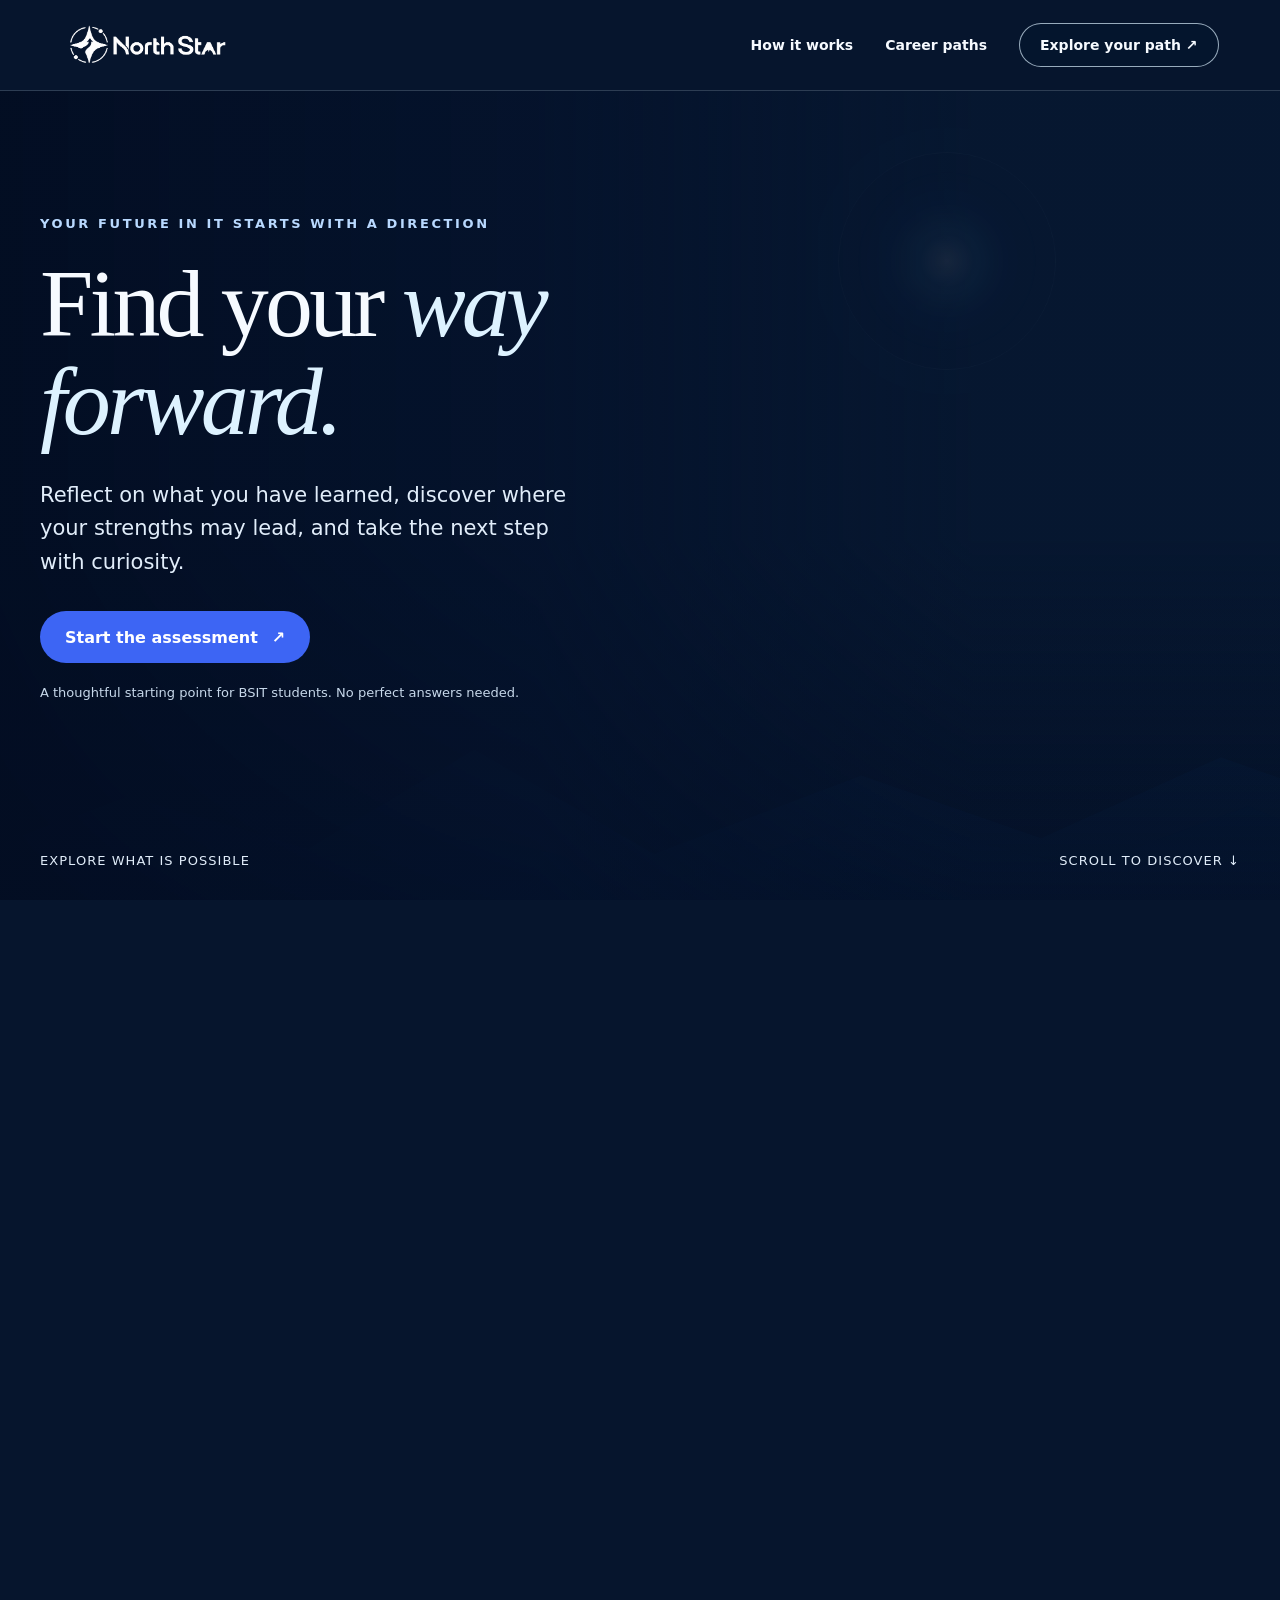
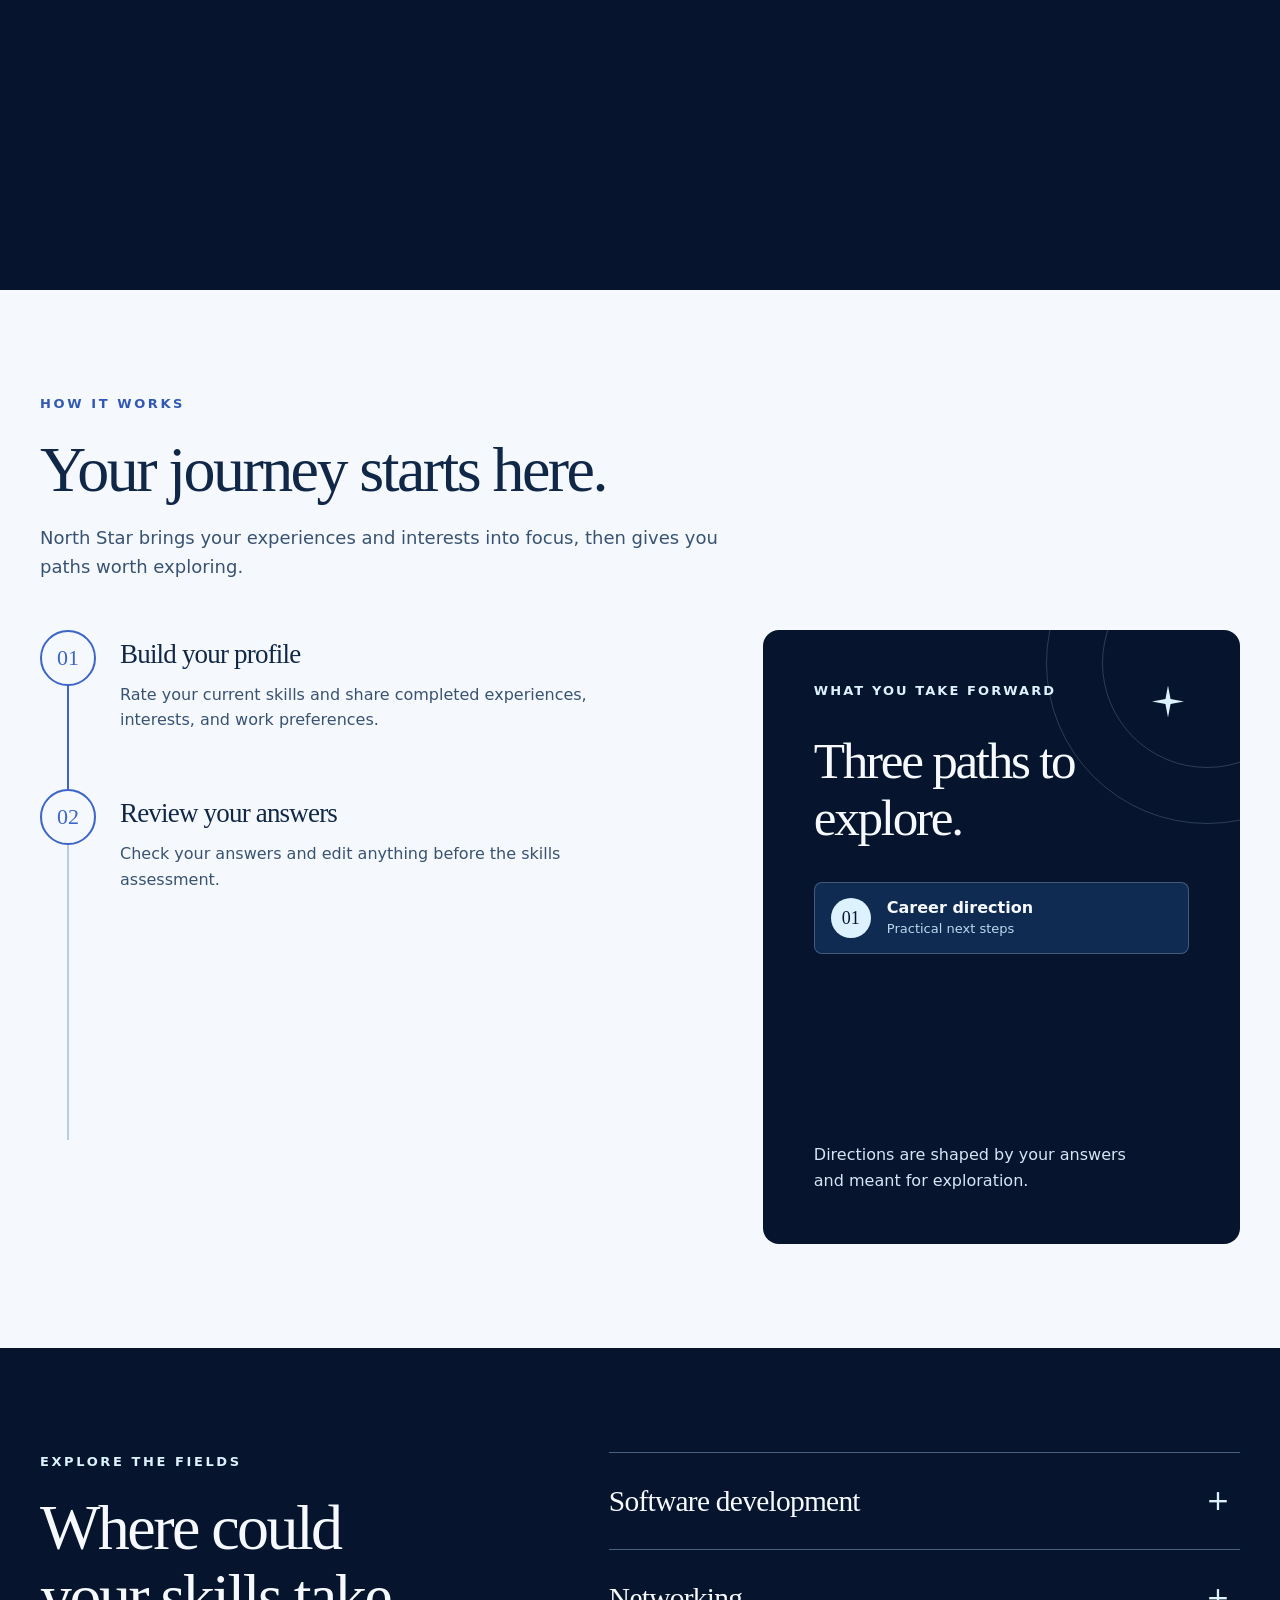
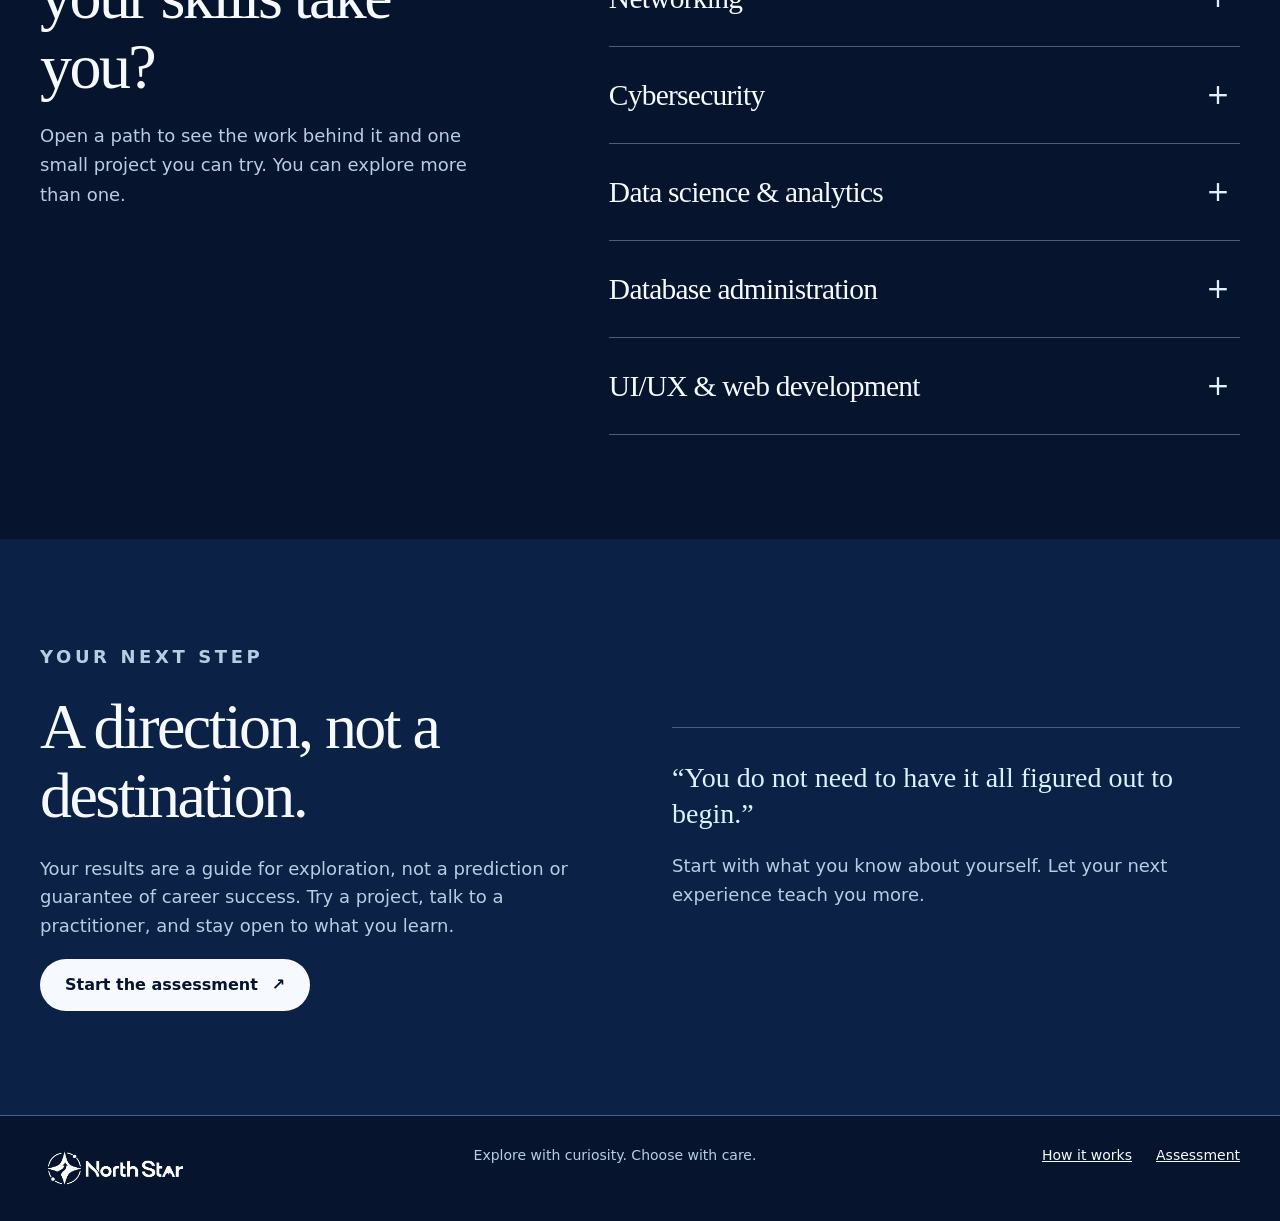
==== commit 77528640: "Remove navbar hover underlines" ====
--- a/index.html
+++ b/index.html
@@ -44,7 +44,9 @@
   .footer-brand .brand-logo { width:148px; filter:brightness(0) invert(1); }
   .nav-links { display:flex; align-items:center; gap:32px; }
   .nav-links a { text-decoration:none; font-size:14px; font-weight:650; }
-  .nav-links a:hover,.text-link:hover { text-decoration:underline; text-underline-offset:5px; }
+  .nav-links a:hover { text-decoration:none; }
+  .nav-links a:not(.nav-cta):hover { color:var(--ice); }
+  .text-link:hover { text-decoration:underline; text-underline-offset:5px; }
   .nav-cta { border:1px solid rgba(221,242,255,.68); border-radius:999px; background:rgba(5,22,48,.38); color:var(--white); padding:10px 20px; min-height:44px; font-size:14px; font-weight:700; transition:background var(--ease),transform var(--ease); }
   .nav-cta:hover { background:rgba(65,108,255,.36); transform:translateY(-2px); }
   .nav-toggle { display:none; min-height:44px; padding:10px 14px; border:1px solid #fff8; border-radius:8px; background:none; color:var(--white); }
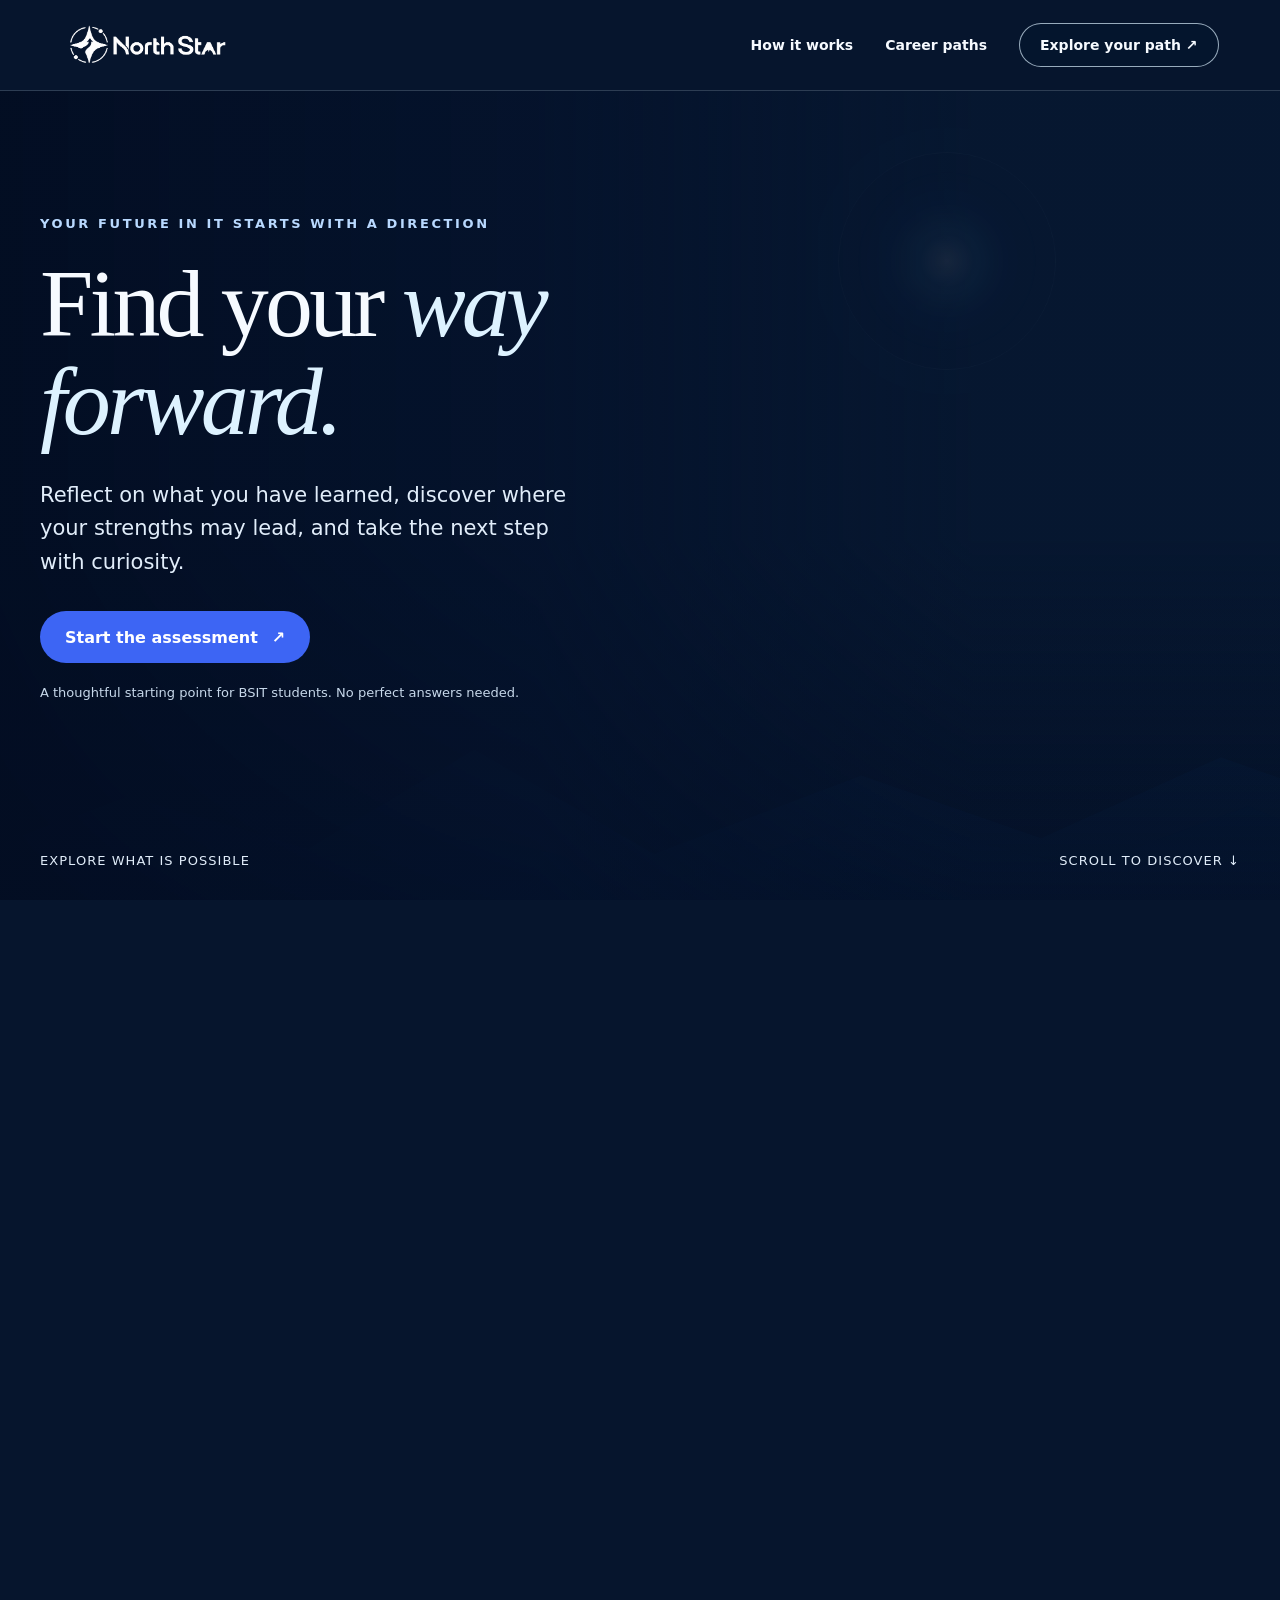
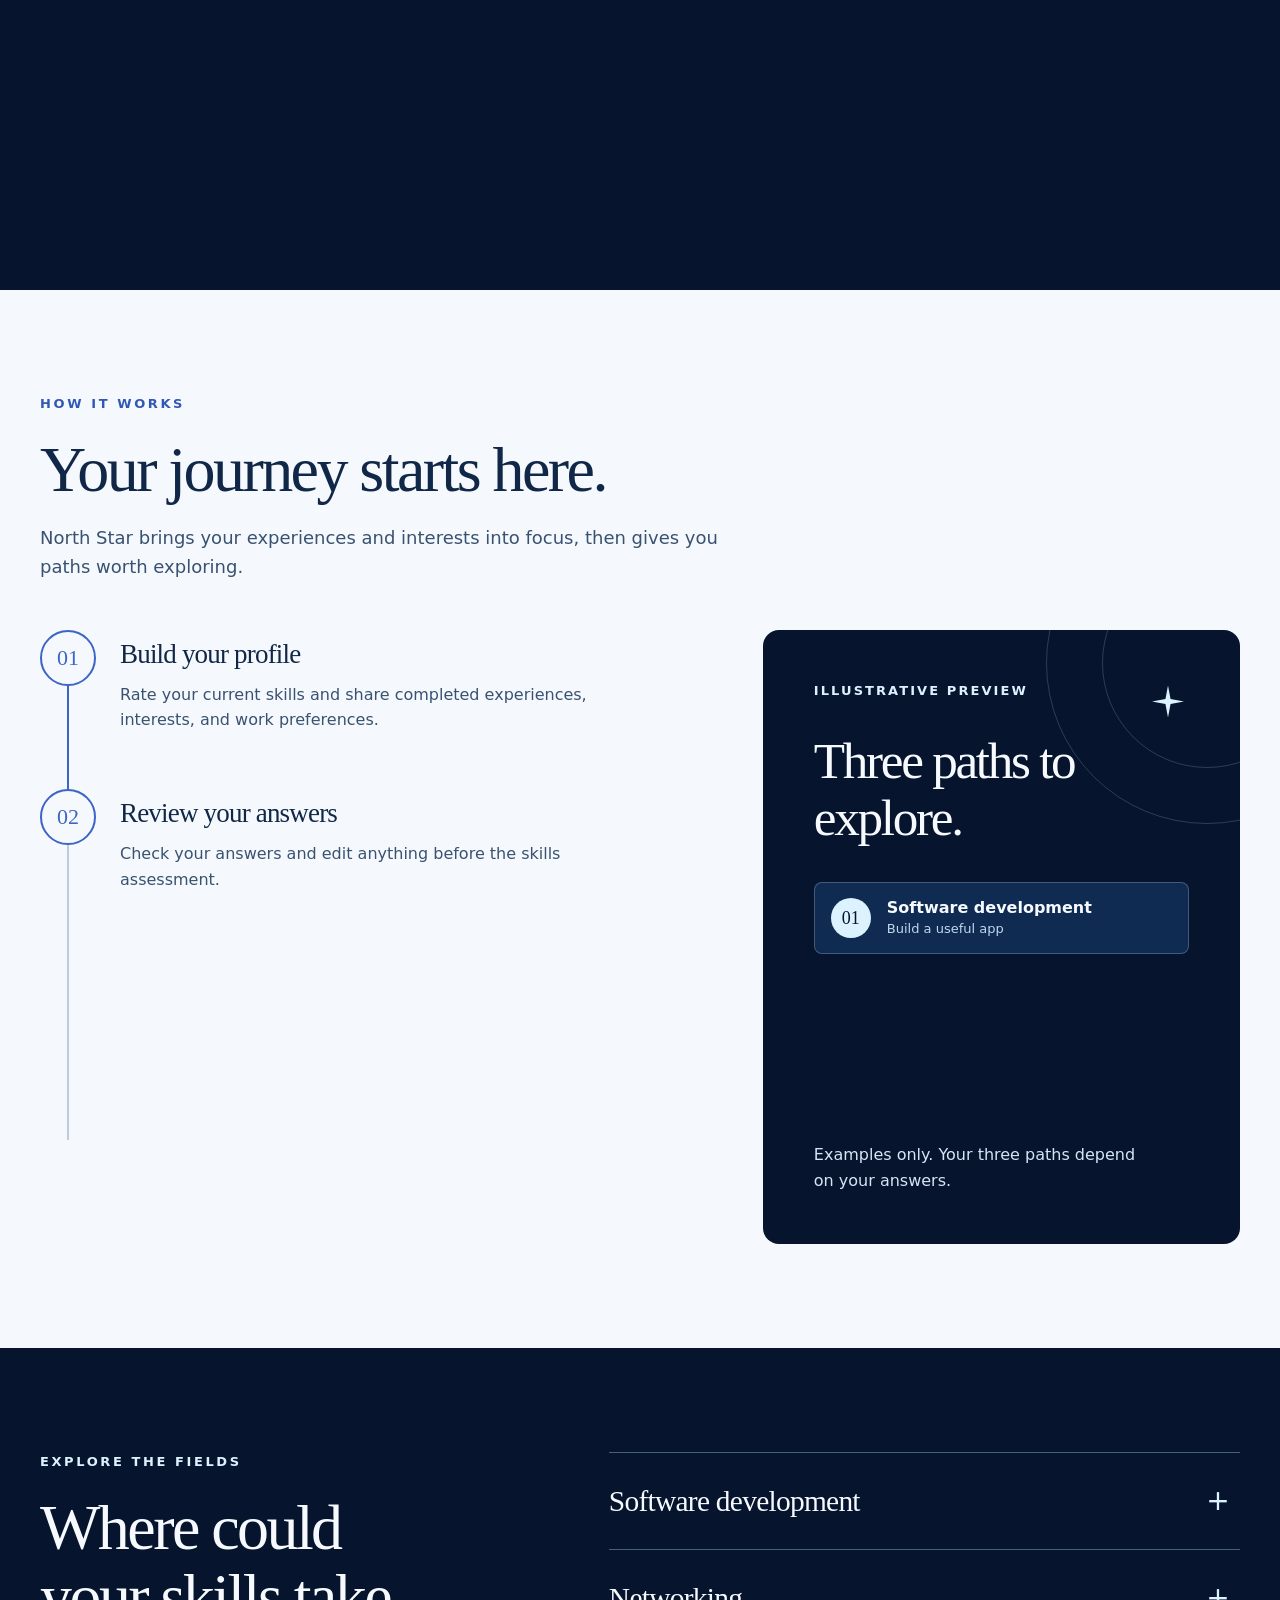
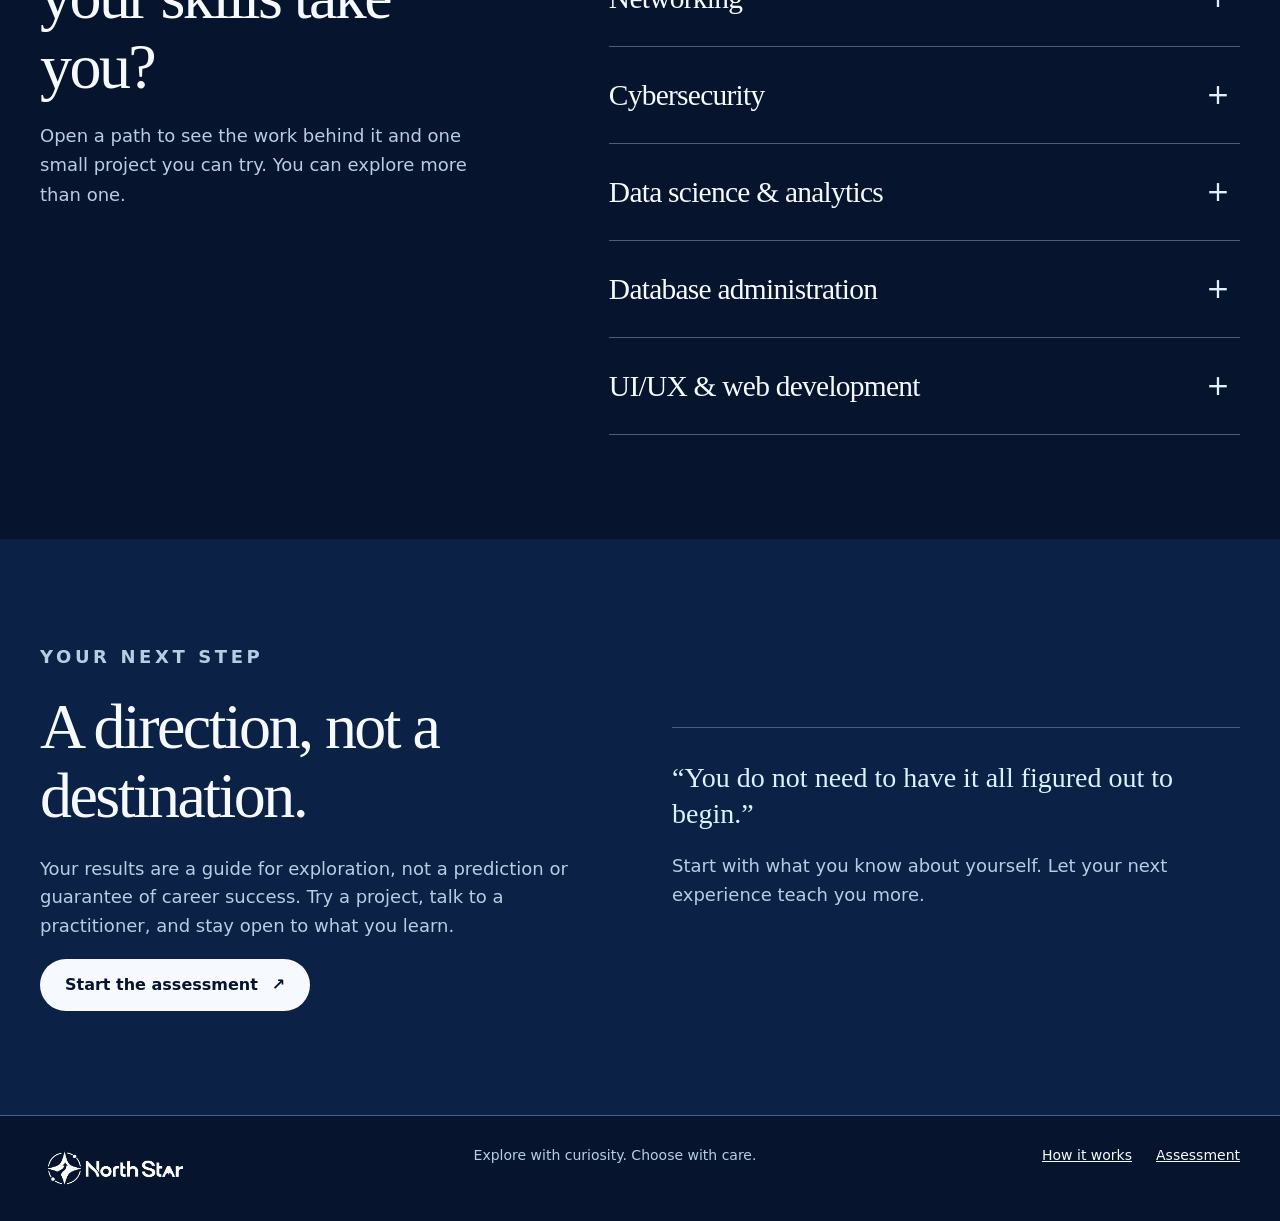
==== commit db04af8d: "Tighten mobile hero and clarify path preview" ====
--- a/index.html
+++ b/index.html
@@ -206,7 +206,7 @@
   }
   @media (max-width:540px) { .hero { min-height:100svh; --star-x:68%; --star-y:29%; } .hero-video { object-position:76% center; } .hero::before { background:linear-gradient(90deg,rgba(3,13,34,.88),rgba(3,13,34,.45)),linear-gradient(0deg,rgba(3,13,34,.7),transparent 45%); } .brand-logo,.footer-brand .brand-logo { width:128px; } .nav-cta { padding-inline:14px; } h1 { font-size:clamp(52px,14vw,72px); } .hero-bottom span { display:none; } .path-list { --path-rise:6px; --path-enter:180ms; --path-exit:120ms; } .path-item summary { min-height:80px; } .path-item summary .path-name { font-size:23px; } .path-detail { padding-right:0; } .footer-inner { flex-direction:column; } }
   @media (max-width:540px) {
-    .hero-journey { height:160svh; }
+    .hero-journey { height:125svh; }
     .hero-content { opacity:clamp(0,calc(1 - (var(--journey-progress) - .3) * 2.2),1); }
     .scene-hill { inset:auto -8% -2%; transform-origin:center bottom; }
     .scene-hill--distant { height:18%; opacity:.16; clip-path:polygon(0 77%,16% 72%,31% 61%,47% 66%,65% 49%,82% 59%,100% 52%,100% 100%,0 100%); transform:translate3d(0,calc(var(--journey-progress) * -24px),0) scale(calc(1 + var(--journey-progress) * .03)); }
@@ -259,7 +259,7 @@
           <article class="step"><span class="step-number">02</span><div class="step-copy"><h3>Review your answers</h3><p>Check your answers and edit anything before the skills assessment.</p></div></article>
           <article class="step"><span class="step-number">03</span><div class="step-copy"><h3>Assess your skills</h3><p>Answer knowledge questions and try practical scenarios and a coding task.</p></div></article>
           <article class="step"><span class="step-number">04</span><div class="step-copy"><h3>Explore three paths</h3><p>Compare three directions, then choose a practical next step to try.</p></div></article>
-        </div><aside class="how-preview" aria-label="What to expect"><span class="how-preview-mark" aria-hidden="true"></span><p class="how-preview-label">What you take forward</p><strong>Three paths to explore.</strong><div class="preview-results" aria-hidden="true"><div class="preview-result"><span class="preview-result-num">01</span><span class="preview-result-copy"><span>Career direction</span><small>Practical next steps</small></span></div><div class="preview-result"><span class="preview-result-num">02</span><span class="preview-result-copy"><span>Career direction</span><small>Practical next steps</small></span></div><div class="preview-result"><span class="preview-result-num">03</span><span class="preview-result-copy"><span>Career direction</span><small>Practical next steps</small></span></div></div><p>Directions are shaped by your answers and meant for exploration.</p></aside></div>
+        </div><aside class="how-preview" aria-label="What to expect"><span class="how-preview-mark" aria-hidden="true"></span><p class="how-preview-label">Illustrative preview</p><strong>Three paths to explore.</strong><div class="preview-results"><div class="preview-result"><span class="preview-result-num">01</span><span class="preview-result-copy"><span>Software development</span><small>Build a useful app</small></span></div><div class="preview-result"><span class="preview-result-num">02</span><span class="preview-result-copy"><span>Cybersecurity</span><small>Try a safe practice lab</small></span></div><div class="preview-result"><span class="preview-result-num">03</span><span class="preview-result-copy"><span>Data science &amp; analytics</span><small>Visualize a dataset</small></span></div></div><p>Examples only. Your three paths depend on your answers.</p></aside></div>
       </div></section>
       <section class="section paths" id="paths" aria-labelledby="paths-title"><div class="wrap paths-layout">
         <div class="section-heading"><p class="eyebrow">Explore the fields</p><h2 id="paths-title">Where could your skills take you?</h2><p>Open a path to see the work behind it and one small project you can try. You can explore more than one.</p></div>
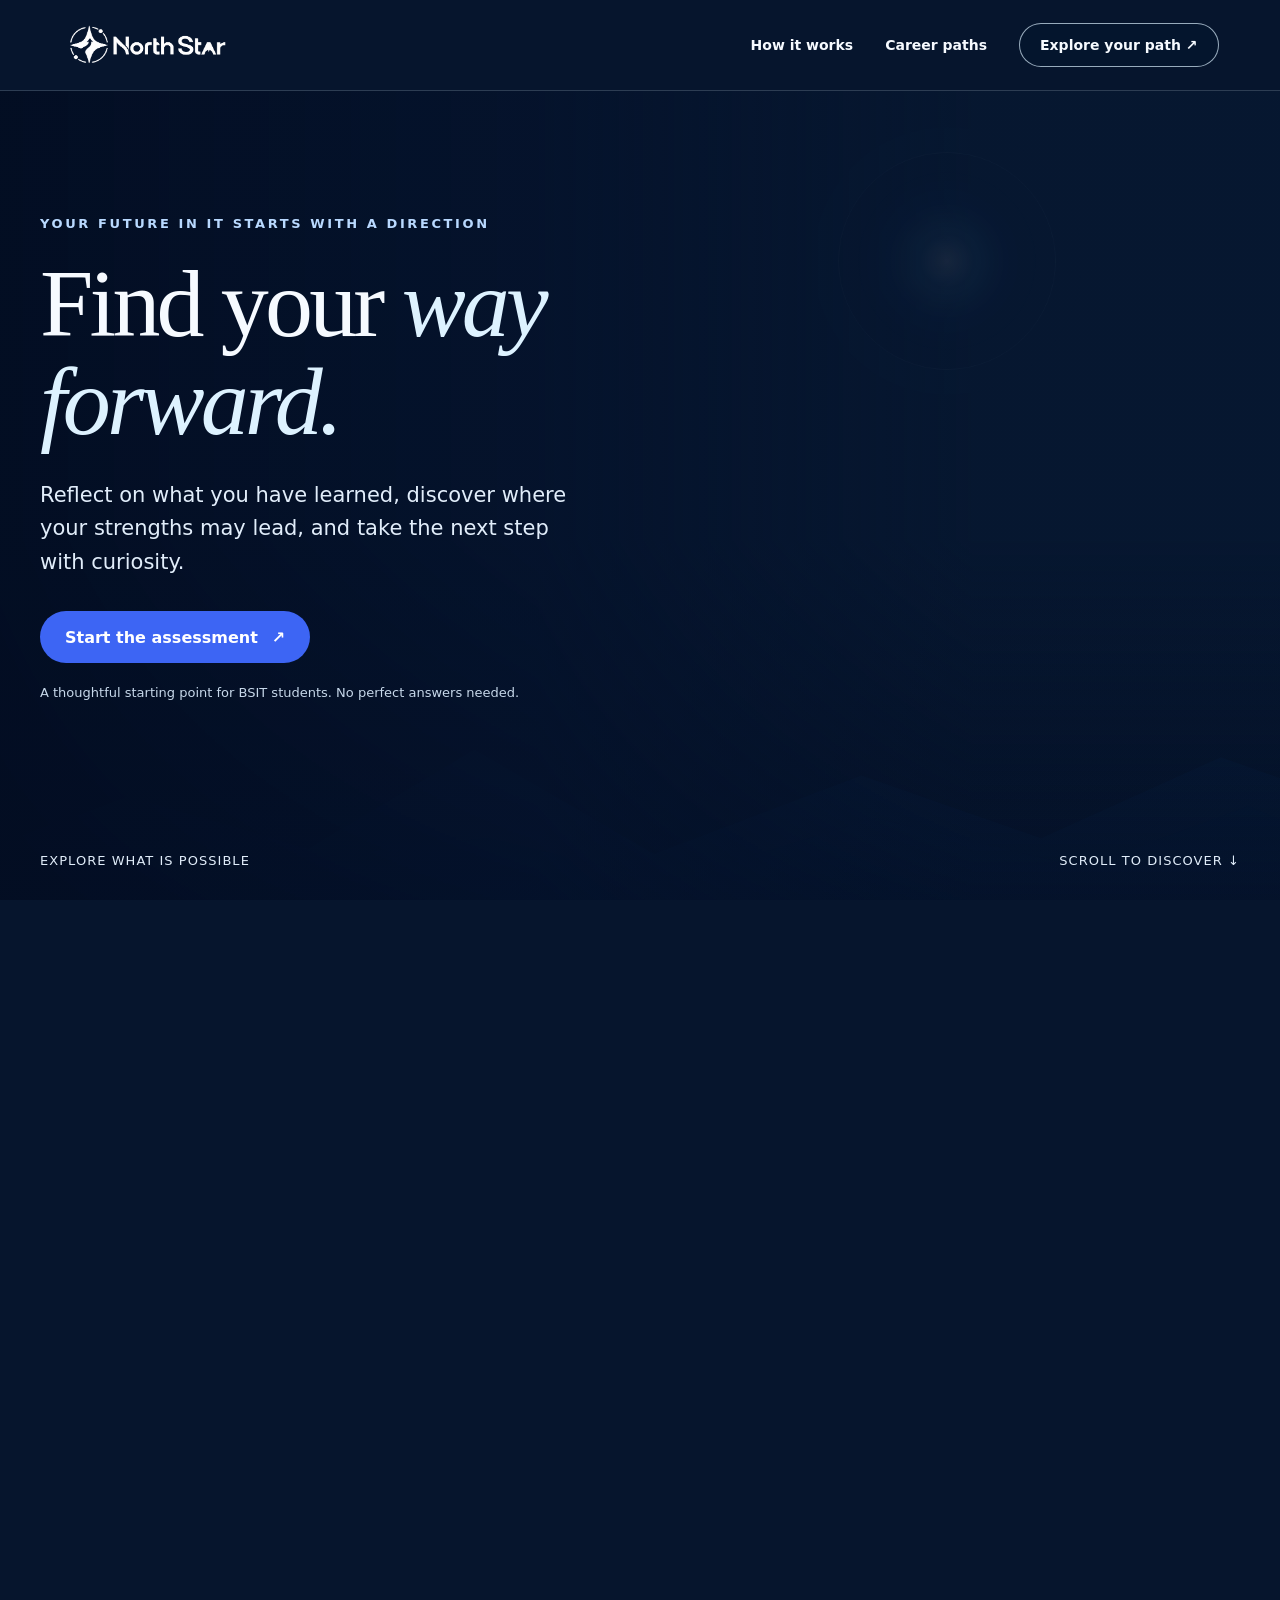
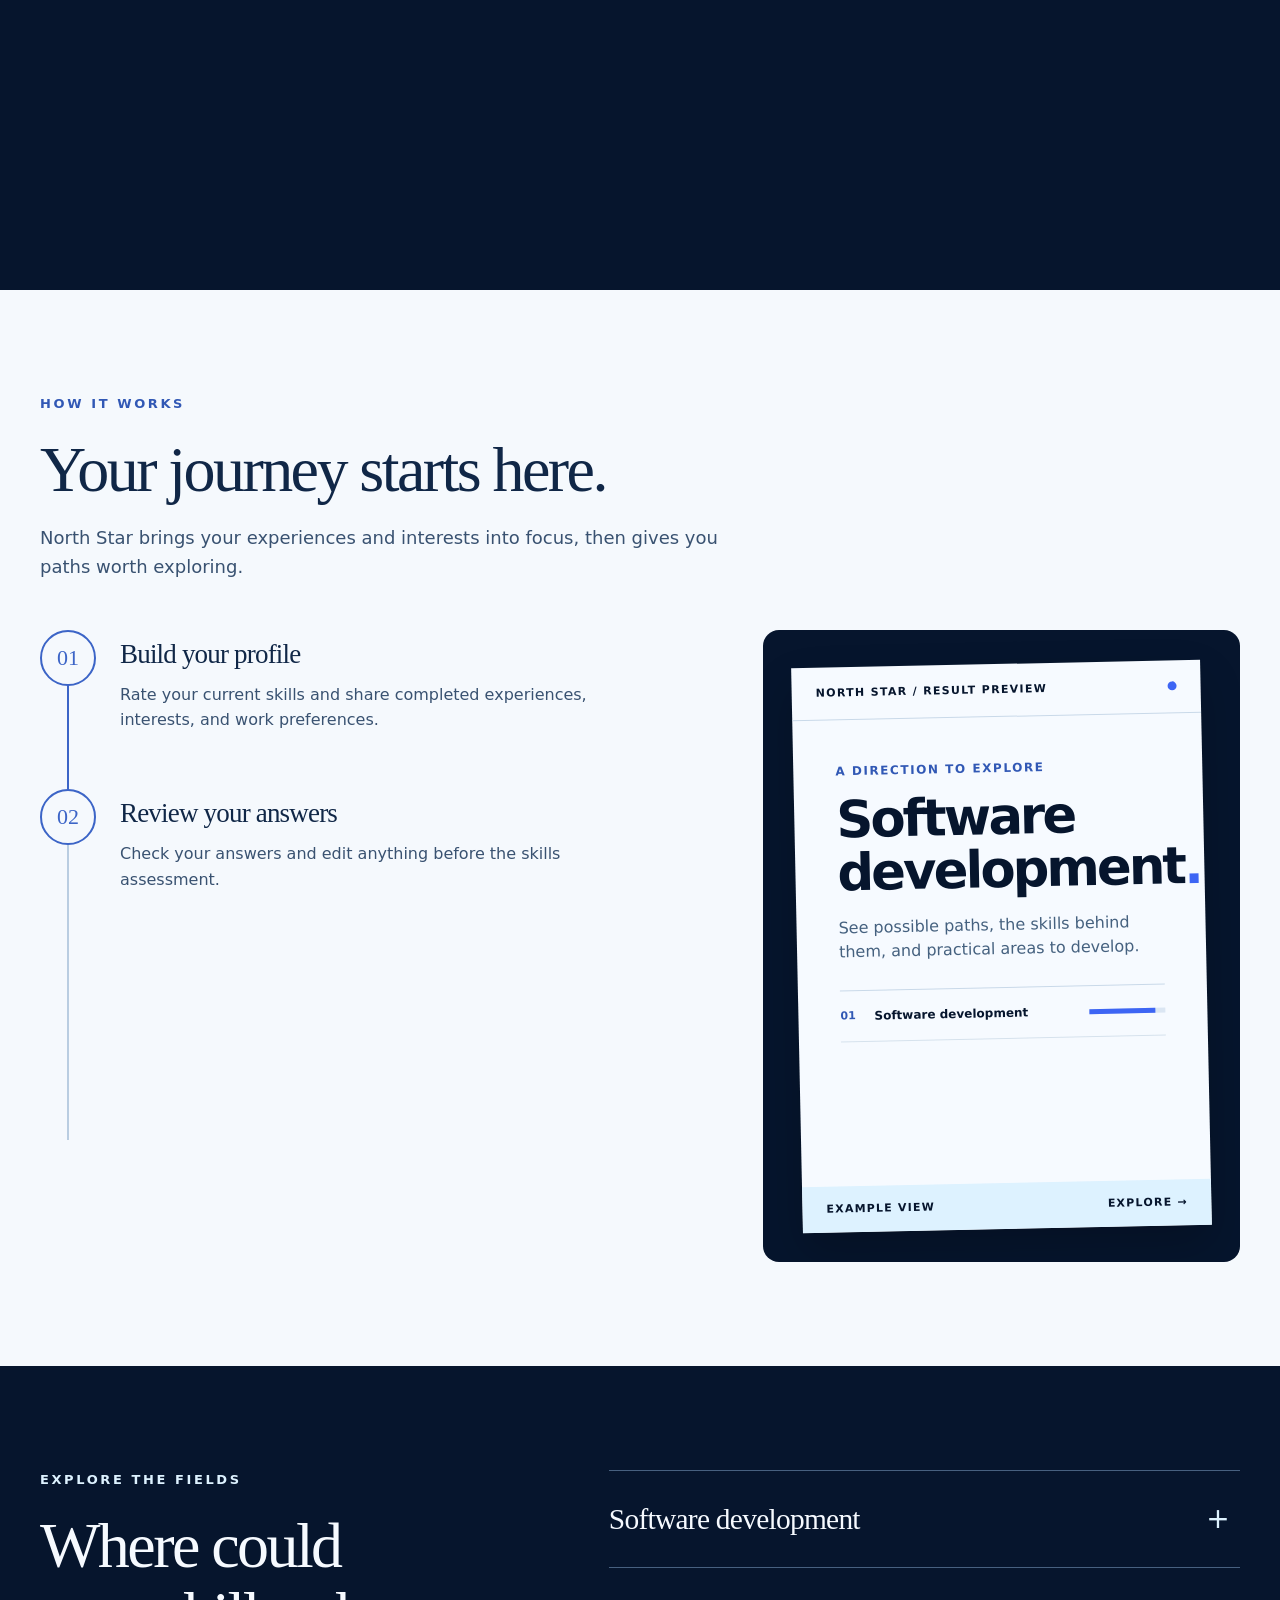
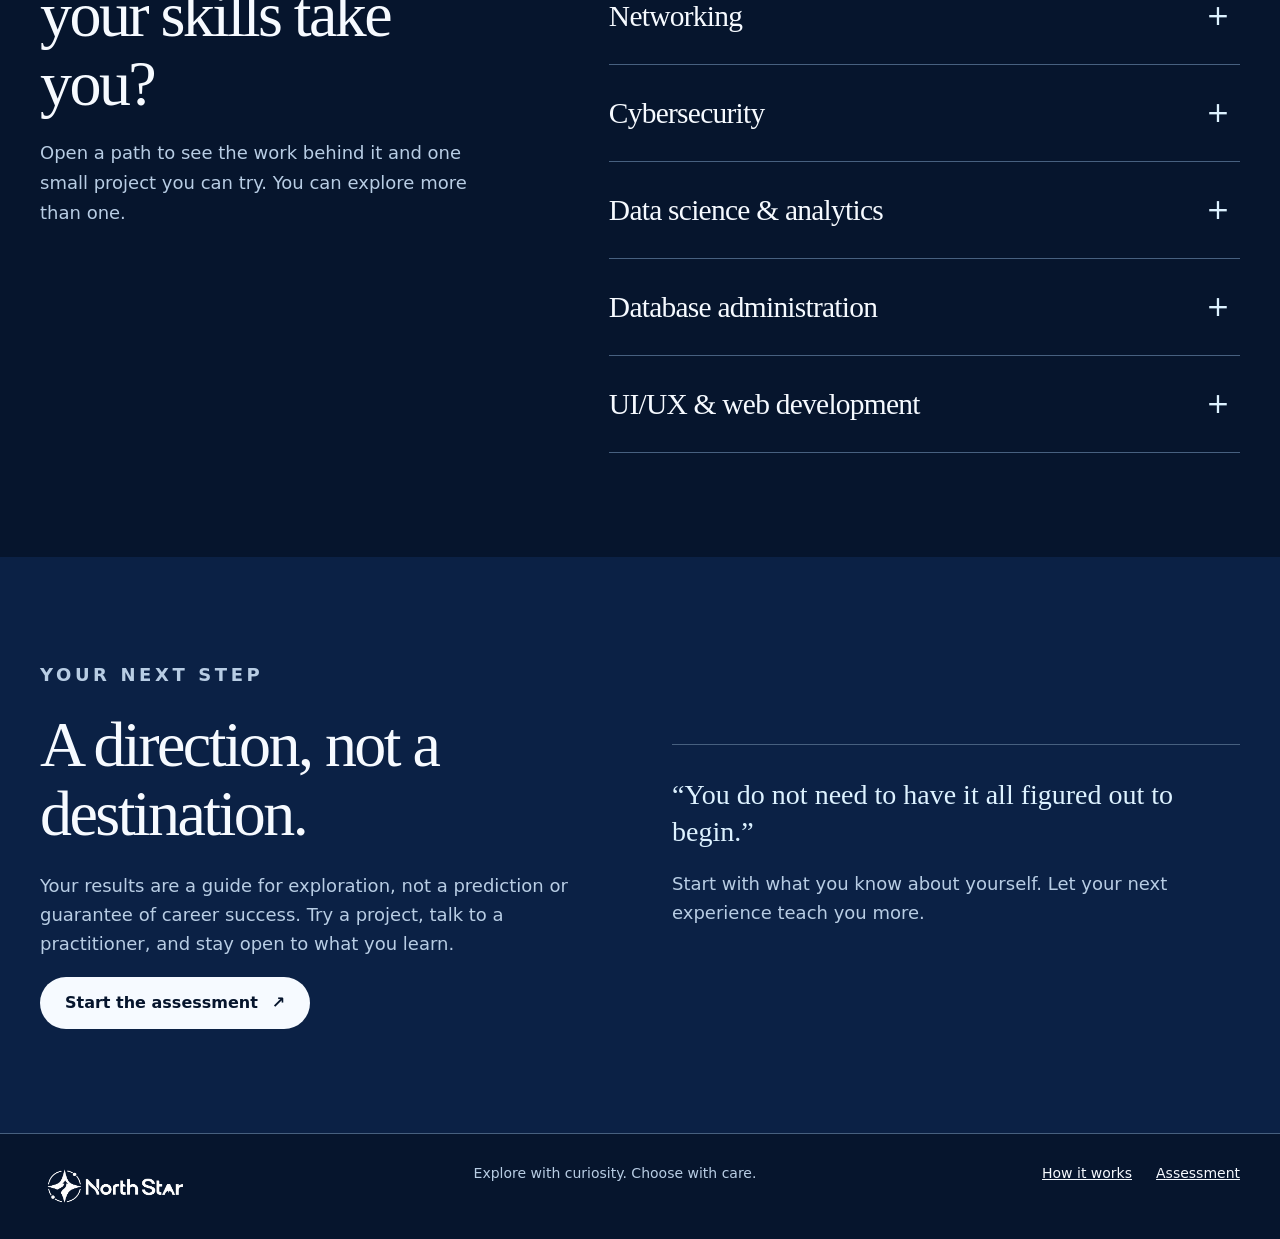
==== commit 5f52e5d0: "Redesign landing result preview" ====
--- a/index.html
+++ b/index.html
@@ -93,24 +93,27 @@
   .intro .step.is-visible .step-number { border-color:#3c65c7; }
   .how-motion .intro .step { opacity:0; transform:translateY(20px); transition:opacity 360ms ease-out,transform 360ms ease-out; }
   .how-motion .intro .step.is-visible { opacity:1; transform:none; }
-  .how-preview { position:relative; display:flex; flex-direction:column; min-height:520px; padding:clamp(32px,4vw,56px); overflow:hidden; border-radius:var(--radius); background:var(--night); color:var(--white); }
-  .how-preview::before,.how-preview::after { content:""; position:absolute; width:320px; aspect-ratio:1; border:1px solid rgba(221,242,255,.18); border-radius:50%; right:-128px; top:-128px; pointer-events:none; }
-  .how-preview::after { width:208px; right:-72px; top:-72px; }
-  .how-preview-mark { position:absolute; right:56px; top:56px; width:32px; aspect-ratio:1; background:var(--ice); clip-path:polygon(50% 0,58% 42%,100% 50%,58% 58%,50% 100%,42% 58%,0 50%,42% 42%); }
-  .how-preview-label { position:relative; margin:0 0 32px; color:var(--ice); font-size:13px; font-weight:700; letter-spacing:.16em; text-transform:uppercase; }
-  .how-preview strong { position:relative; display:block; max-width:12ch; font:400 clamp(38px,4vw,58px)/1.1 Georgia,serif; letter-spacing:-.045em; }
-  .preview-results { position:relative; display:grid; gap:8px; margin:36px 0 28px; }
-  .preview-result { position:relative; display:grid; grid-template-columns:40px minmax(0,1fr); align-items:center; gap:16px; min-height:72px; padding:8px 16px; border:1px solid rgba(221,242,255,.24); border-radius:8px; background:#102b52; }
-  .how-motion .preview-result { opacity:0; transform:translateY(16px); transition:opacity 300ms ease-out,transform 300ms ease-out; }
+  .how-preview { display:grid; place-items:center; min-width:0; padding:clamp(18px,3vw,34px); overflow:hidden; border-radius:var(--radius); background:var(--night); }
+  .preview-sheet { width:min(100%,510px); overflow:hidden; background:var(--white); color:var(--night); box-shadow:0 20px 44px rgba(0,0,0,.2); transform:rotate(-1.2deg); }
+  .preview-sheet-head { display:flex; align-items:center; justify-content:space-between; gap:16px; padding:17px 24px; border-bottom:1px solid #c9d9e9; color:var(--night); font-size:11px; font-weight:800; letter-spacing:.12em; text-transform:uppercase; }
+  .preview-sheet-head::after { content:""; flex:none; width:9px; height:9px; border-radius:50%; background:var(--cobalt); }
+  .preview-sheet-body { padding:clamp(24px,4vw,42px); }
+  .how-preview-label { margin:0 0 12px; color:#3158b5; font-size:12px; font-weight:800; letter-spacing:.13em; text-transform:uppercase; }
+  .preview-sheet-body h3 { max-width:12ch; margin:0; font-size:clamp(35px,4vw,55px); line-height:1.03; letter-spacing:-.055em; }
+  .preview-sheet-body h3 span { color:var(--cobalt); }
+  .preview-sheet-description { max-width:31ch; margin:18px 0 26px; color:#45617f; font-size:16px; line-height:1.5; }
+  .preview-results { display:grid; margin:0; border-top:1px solid #c9d9e9; }
+  .preview-result { display:grid; grid-template-columns:24px minmax(0,1fr) 76px; align-items:center; gap:10px; min-height:51px; border-bottom:1px solid #d6e2ed; font-size:12px; }
+  .how-motion .preview-result { opacity:0; transform:translateY(10px); transition:opacity 300ms ease-out,transform 300ms ease-out; }
   .how-motion .preview-result.is-visible { opacity:1; transform:none; }
-  .preview-result::after { content:""; position:absolute; inset:0; border:2px solid var(--ice); border-radius:inherit; background:rgba(167,220,255,.12); pointer-events:none; opacity:0; }
-  .how-motion .preview-result.is-visible::after { animation:preview-highlight 400ms ease-out both; }
-  @keyframes preview-highlight { 0%,100% { opacity:0; } 45% { opacity:1; } }
-  .preview-result-num { display:grid; place-items:center; width:40px; height:40px; border-radius:50%; background:var(--ice); color:var(--night); font:400 18px/1 Georgia,serif; }
-  .preview-result-copy { display:grid; gap:2px; }
-  .preview-result-copy span { display:block; color:var(--white); font-size:16px; font-weight:700; line-height:1.3; }
-  .preview-result-copy small { display:block; color:#bed8f0; font-size:13px; line-height:1.4; }
-  .how-preview p:last-child { position:relative; max-width:34ch; margin:auto 0 0; color:#d6e5f5; font-size:16px; }
+  .preview-result-num { color:#3158b5; font-size:11px; font-weight:800; }
+  .preview-result-name { min-width:0; font-weight:700; line-height:1.25; }
+  .preview-result-bar { height:5px; background:#dbe6f3; }
+  .preview-result-bar::before { content:""; display:block; width:var(--bar-width); height:100%; background:var(--cobalt); }
+  .preview-sheet-foot { display:flex; align-items:center; justify-content:space-between; gap:12px; padding:14px 24px; background:var(--ice); color:var(--night); font-size:11px; font-weight:800; letter-spacing:.11em; text-transform:uppercase; }
+  .preview-sheet-foot a { text-decoration:none; }
+  .preview-sheet-foot a:hover { color:#3158b5; }
+  .preview-sheet-foot a:focus-visible { outline-color:var(--cobalt); }
   .paths { background:var(--night); color:var(--white); }
   .paths-layout { display:grid; grid-template-columns:minmax(0,.85fr) minmax(0,1.15fr); gap:clamp(48px,8vw,112px); align-items:start; }
   .paths .section-heading { max-width:480px; margin:0; }
@@ -220,9 +223,10 @@
     .nav-links.open { display:flex; }
     .nav-links .nav-cta { align-self:flex-start; }
   }
-  @media (max-width:900px) { .how-layout { grid-template-columns:minmax(0,1fr); gap:48px; } .how-preview { min-height:0; } }
+  @media (max-width:900px) { .how-layout { grid-template-columns:minmax(0,1fr); gap:48px; } }
+  @media (max-width:540px) { .how-preview { padding:16px; } .preview-sheet { transform:rotate(-.4deg); } .preview-sheet-head,.preview-sheet-foot { padding-inline:18px; } .preview-sheet-body { padding:26px 22px; } .preview-sheet-body h3 { font-size:clamp(35px,10vw,47px); } .preview-result { grid-template-columns:20px minmax(0,1fr) 54px; gap:7px; font-size:11px; } }
   @media (max-width:768px) { .intro .step { grid-template-columns:48px minmax(0,1fr); gap:16px; padding-bottom:40px; } .intro .step-number { width:48px; height:48px; font-size:19px; } .intro .steps::before,.intro .steps::after { left:23px; top:36px; bottom:60px; } }
-  @media (prefers-reduced-motion:reduce) { html { scroll-behavior:auto; } .hero-journey { height:auto; } .hero { position:relative; } .hero-video,.hero-content,.scene-hill { transform:none!important; } .hero-content,.hero-bottom { opacity:1!important; } .star-rings,.star-glow,.journey-wash { display:none; } .how-motion .intro .step,.how-motion .preview-result { opacity:1; transform:none; transition:none; } .how-motion .preview-result.is-visible::after,.path-item[open] .path-detail { animation:none; } .intro .steps::after { transform:scaleY(1); transition:none; } .assessment-transition { display:none; } }
+  @media (prefers-reduced-motion:reduce) { html { scroll-behavior:auto; } .hero-journey { height:auto; } .hero { position:relative; } .hero-video,.hero-content,.scene-hill,.preview-sheet { transform:none!important; } .hero-content,.hero-bottom { opacity:1!important; } .star-rings,.star-glow,.journey-wash { display:none; } .how-motion .intro .step,.how-motion .preview-result { opacity:1; transform:none; transition:none; } .path-item[open] .path-detail { animation:none; } .intro .steps::after { transform:scaleY(1); transition:none; } .assessment-transition { display:none; } }
   </style>
 </head>
 <body>
@@ -259,7 +263,7 @@
           <article class="step"><span class="step-number">02</span><div class="step-copy"><h3>Review your answers</h3><p>Check your answers and edit anything before the skills assessment.</p></div></article>
           <article class="step"><span class="step-number">03</span><div class="step-copy"><h3>Assess your skills</h3><p>Answer knowledge questions and try practical scenarios and a coding task.</p></div></article>
           <article class="step"><span class="step-number">04</span><div class="step-copy"><h3>Explore three paths</h3><p>Compare three directions, then choose a practical next step to try.</p></div></article>
-        </div><aside class="how-preview" aria-label="What to expect"><span class="how-preview-mark" aria-hidden="true"></span><p class="how-preview-label">Illustrative preview</p><strong>Three paths to explore.</strong><div class="preview-results"><div class="preview-result"><span class="preview-result-num">01</span><span class="preview-result-copy"><span>Software development</span><small>Build a useful app</small></span></div><div class="preview-result"><span class="preview-result-num">02</span><span class="preview-result-copy"><span>Cybersecurity</span><small>Try a safe practice lab</small></span></div><div class="preview-result"><span class="preview-result-num">03</span><span class="preview-result-copy"><span>Data science &amp; analytics</span><small>Visualize a dataset</small></span></div></div><p>Examples only. Your three paths depend on your answers.</p></aside></div>
+        </div><aside class="how-preview" aria-label="Example result preview"><div class="preview-sheet"><div class="preview-sheet-head"><span>North Star / Result preview</span></div><div class="preview-sheet-body"><p class="how-preview-label">A direction to explore</p><h3>Software<br>development<span>.</span></h3><p class="preview-sheet-description">See possible paths, the skills behind them, and practical areas to develop.</p><div class="preview-results"><div class="preview-result"><span class="preview-result-num">01</span><span class="preview-result-name">Software development</span><span class="preview-result-bar" style="--bar-width:86%" aria-hidden="true"></span></div><div class="preview-result"><span class="preview-result-num">02</span><span class="preview-result-name">Data science &amp; analytics</span><span class="preview-result-bar" style="--bar-width:62%" aria-hidden="true"></span></div><div class="preview-result"><span class="preview-result-num">03</span><span class="preview-result-name">UI/UX &amp; web development</span><span class="preview-result-bar" style="--bar-width:43%" aria-hidden="true"></span></div></div></div><div class="preview-sheet-foot"><span>Example view</span><a href="assessment.html">Explore →</a></div></div></aside></div>
       </div></section>
       <section class="section paths" id="paths" aria-labelledby="paths-title"><div class="wrap paths-layout">
         <div class="section-heading"><p class="eyebrow">Explore the fields</p><h2 id="paths-title">Where could your skills take you?</h2><p>Open a path to see the work behind it and one small project you can try. You can explore more than one.</p></div>
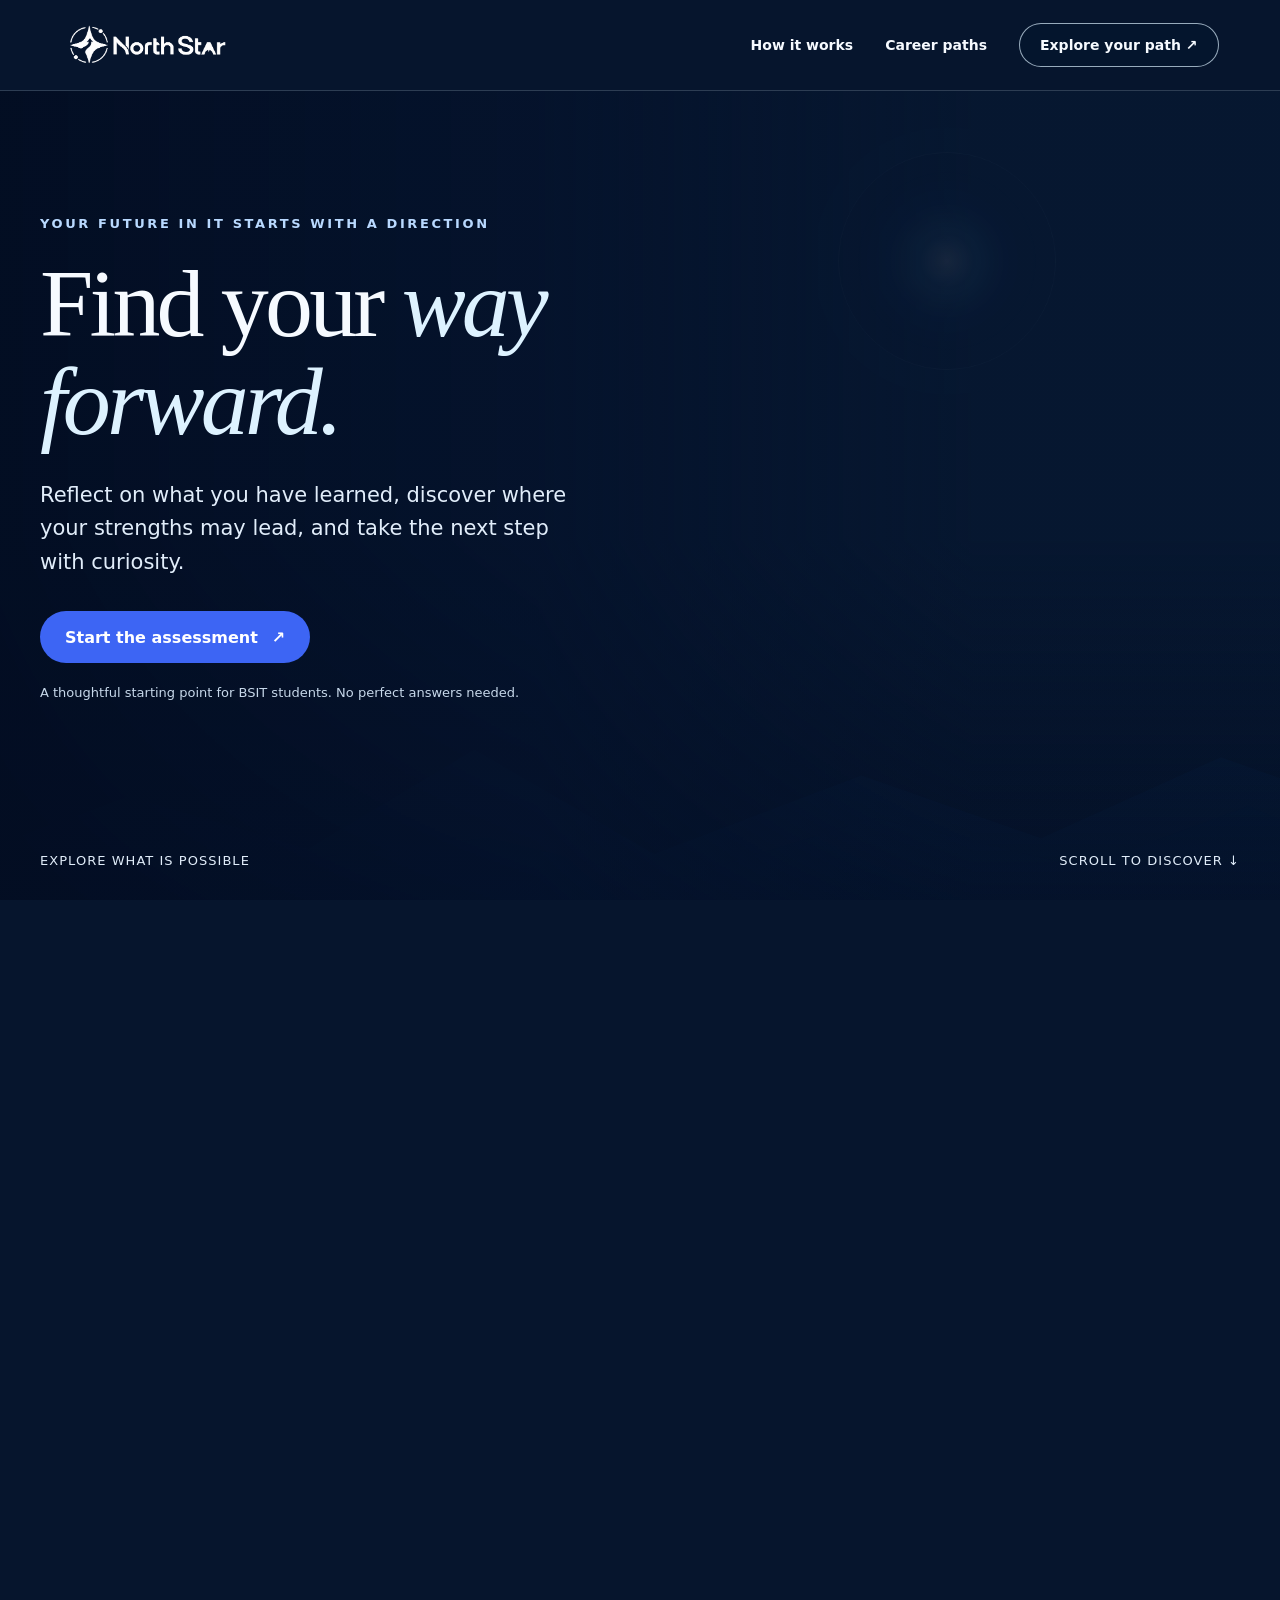
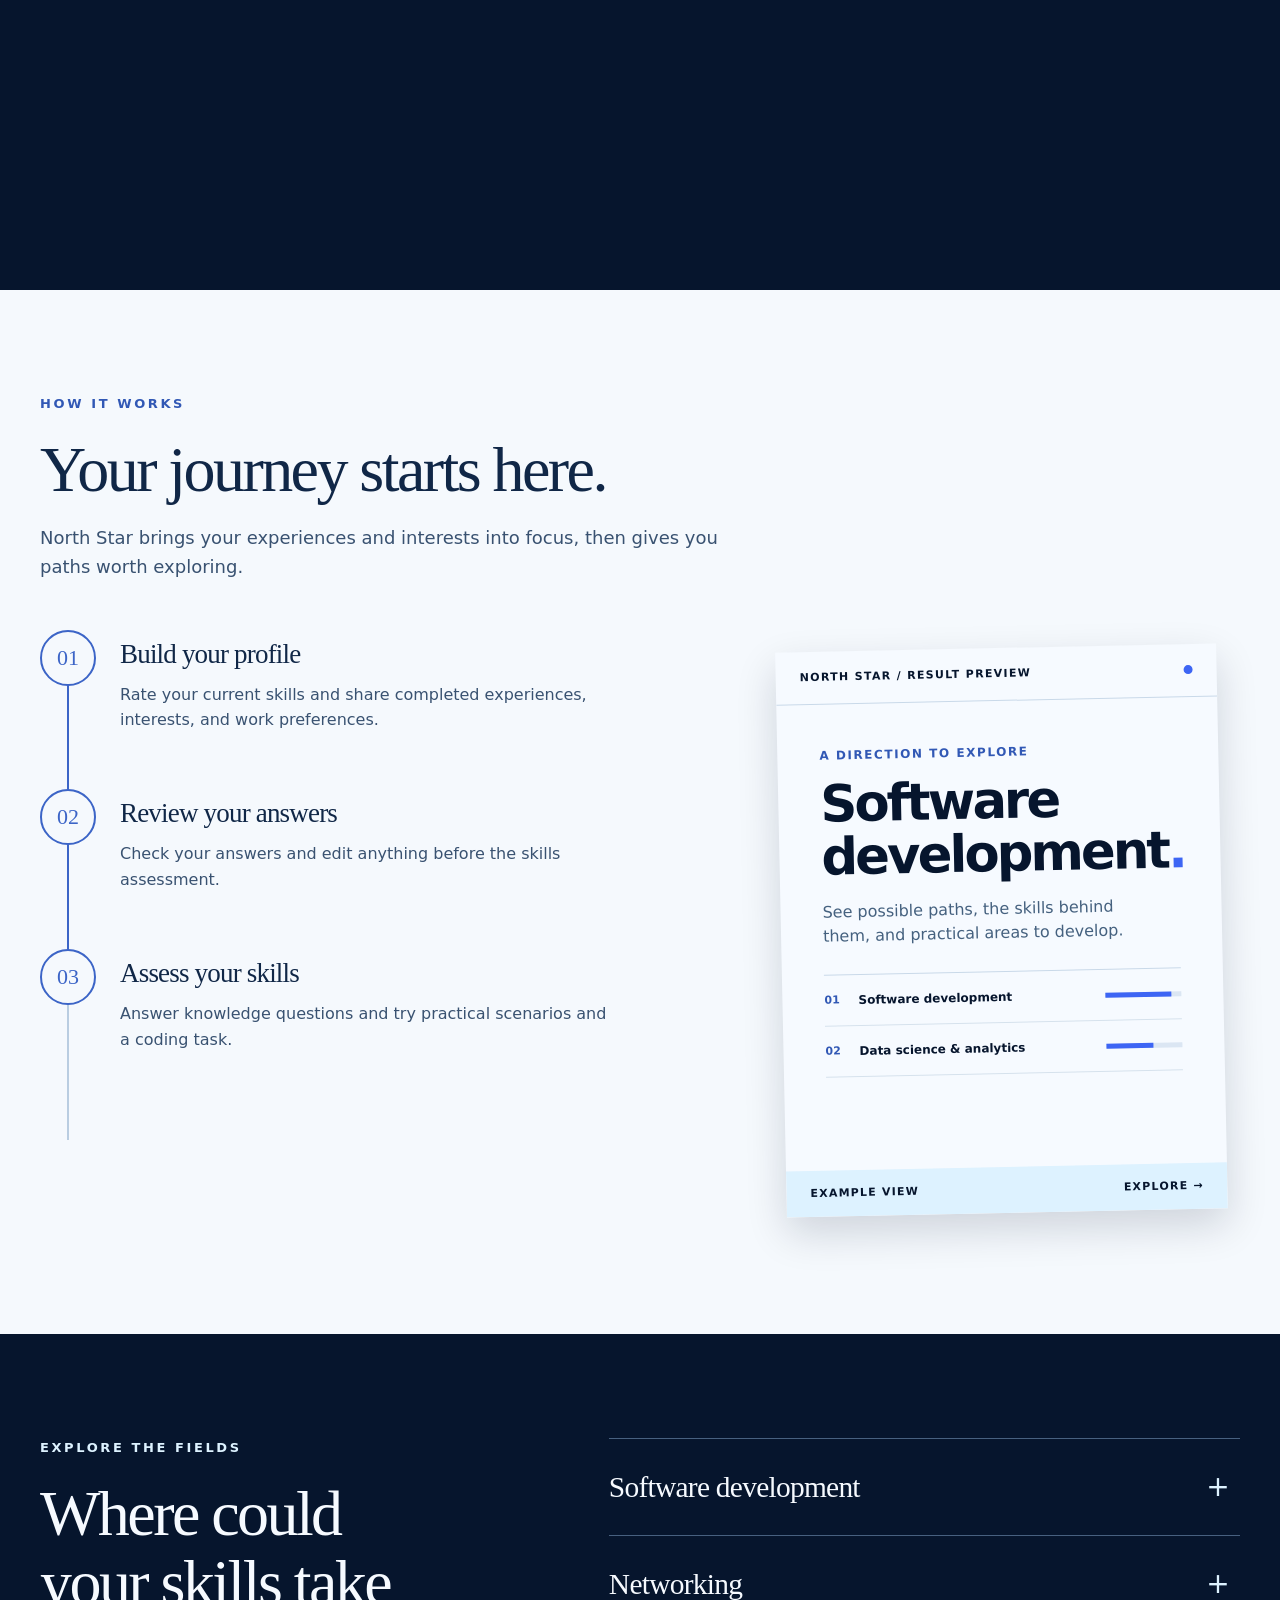
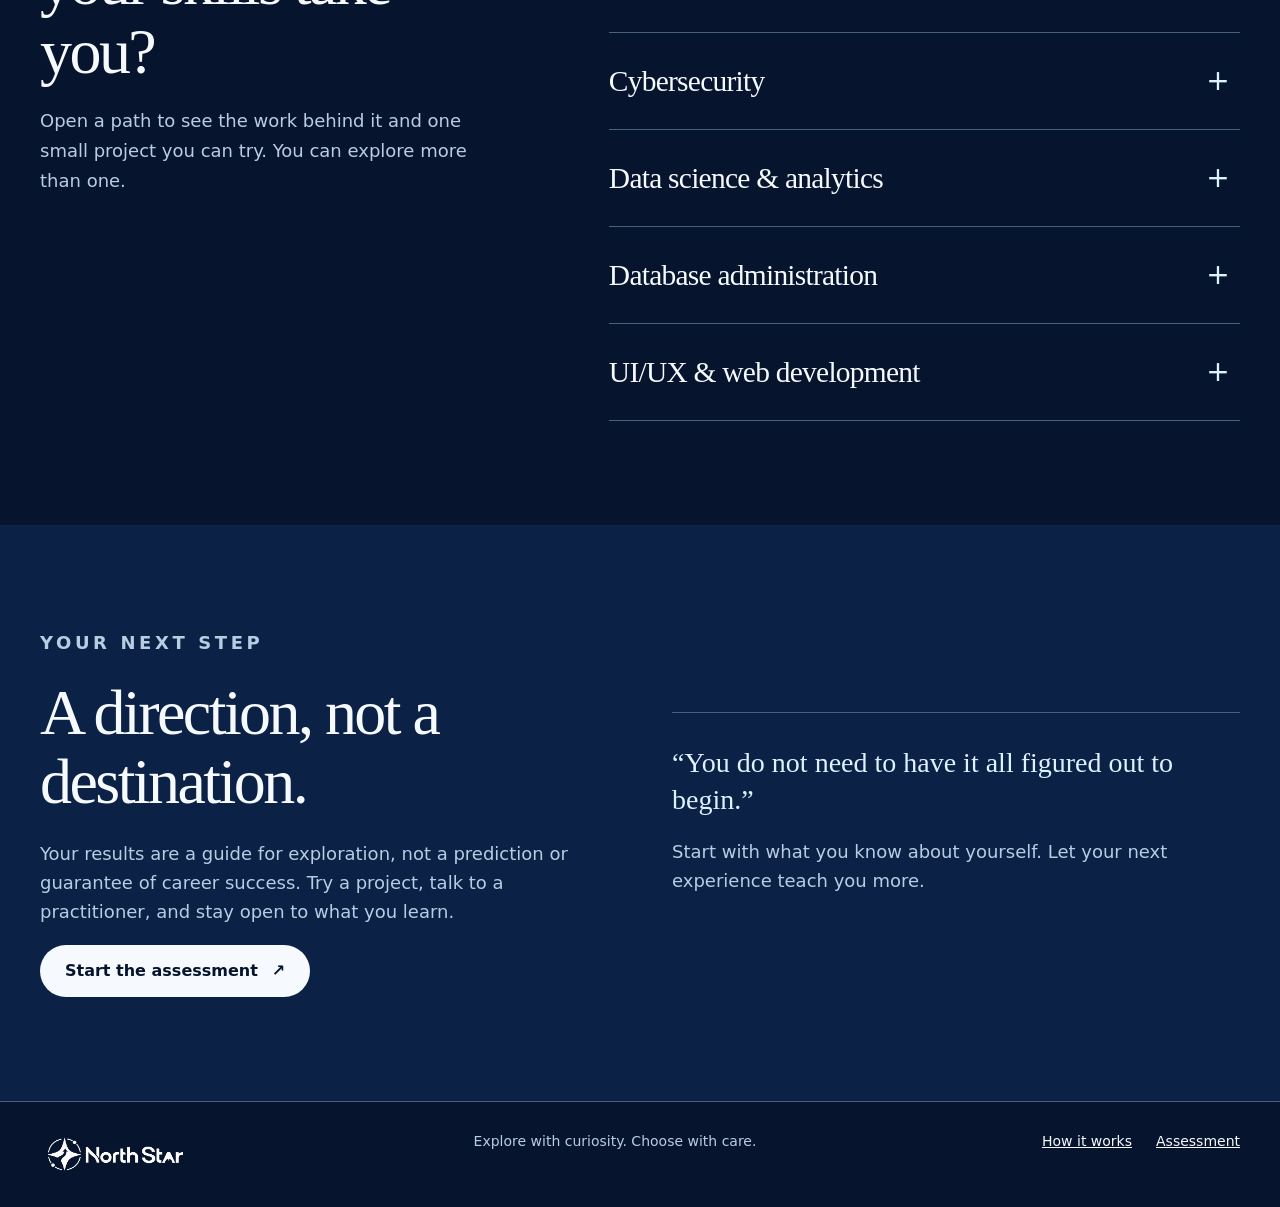
==== commit 9ef23e42: "Remove preview frame" ====
--- a/index.html
+++ b/index.html
@@ -93,13 +93,13 @@
   .intro .step.is-visible .step-number { border-color:#3c65c7; }
   .how-motion .intro .step { opacity:0; transform:translateY(20px); transition:opacity 360ms ease-out,transform 360ms ease-out; }
   .how-motion .intro .step.is-visible { opacity:1; transform:none; }
-  .how-preview { display:grid; place-items:center; min-width:0; padding:clamp(18px,3vw,34px); overflow:hidden; border-radius:var(--radius); background:var(--night); }
-  .preview-sheet { width:min(100%,510px); overflow:hidden; background:var(--white); color:var(--night); box-shadow:0 20px 44px rgba(0,0,0,.2); transform:rotate(-1.2deg); }
+  .how-preview { display:grid; place-items:center; min-width:0; padding:clamp(8px,1.5vw,18px); }
+  .preview-sheet { width:min(100%,510px); overflow:hidden; background:var(--white); color:var(--night); box-shadow:0 16px 40px rgba(6,21,45,.16); transform:rotate(-1.2deg); }
   .preview-sheet-head { display:flex; align-items:center; justify-content:space-between; gap:16px; padding:17px 24px; border-bottom:1px solid #c9d9e9; color:var(--night); font-size:11px; font-weight:800; letter-spacing:.12em; text-transform:uppercase; }
   .preview-sheet-head::after { content:""; flex:none; width:9px; height:9px; border-radius:50%; background:var(--cobalt); }
   .preview-sheet-body { padding:clamp(24px,4vw,42px); }
   .how-preview-label { margin:0 0 12px; color:#3158b5; font-size:12px; font-weight:800; letter-spacing:.13em; text-transform:uppercase; }
-  .preview-sheet-body h3 { max-width:12ch; margin:0; font-size:clamp(35px,4vw,55px); line-height:1.03; letter-spacing:-.055em; }
+  .preview-sheet-body h3 { margin:0; font-size:clamp(35px,4vw,52px); line-height:1.03; letter-spacing:-.055em; }
   .preview-sheet-body h3 span { color:var(--cobalt); }
   .preview-sheet-description { max-width:31ch; margin:18px 0 26px; color:#45617f; font-size:16px; line-height:1.5; }
   .preview-results { display:grid; margin:0; border-top:1px solid #c9d9e9; }
@@ -224,7 +224,7 @@
     .nav-links .nav-cta { align-self:flex-start; }
   }
   @media (max-width:900px) { .how-layout { grid-template-columns:minmax(0,1fr); gap:48px; } }
-  @media (max-width:540px) { .how-preview { padding:16px; } .preview-sheet { transform:rotate(-.4deg); } .preview-sheet-head,.preview-sheet-foot { padding-inline:18px; } .preview-sheet-body { padding:26px 22px; } .preview-sheet-body h3 { font-size:clamp(35px,10vw,47px); } .preview-result { grid-template-columns:20px minmax(0,1fr) 54px; gap:7px; font-size:11px; } }
+  @media (max-width:540px) { .how-preview { padding:8px; } .preview-sheet { transform:rotate(-.4deg); } .preview-sheet-head,.preview-sheet-foot { padding-inline:18px; } .preview-sheet-body { padding:26px 22px; } .preview-sheet-body h3 { font-size:clamp(35px,10vw,47px); } .preview-result { grid-template-columns:20px minmax(0,1fr) 54px; gap:7px; font-size:11px; } }
   @media (max-width:768px) { .intro .step { grid-template-columns:48px minmax(0,1fr); gap:16px; padding-bottom:40px; } .intro .step-number { width:48px; height:48px; font-size:19px; } .intro .steps::before,.intro .steps::after { left:23px; top:36px; bottom:60px; } }
   @media (prefers-reduced-motion:reduce) { html { scroll-behavior:auto; } .hero-journey { height:auto; } .hero { position:relative; } .hero-video,.hero-content,.scene-hill,.preview-sheet { transform:none!important; } .hero-content,.hero-bottom { opacity:1!important; } .star-rings,.star-glow,.journey-wash { display:none; } .how-motion .intro .step,.how-motion .preview-result { opacity:1; transform:none; transition:none; } .path-item[open] .path-detail { animation:none; } .intro .steps::after { transform:scaleY(1); transition:none; } .assessment-transition { display:none; } }
   </style>
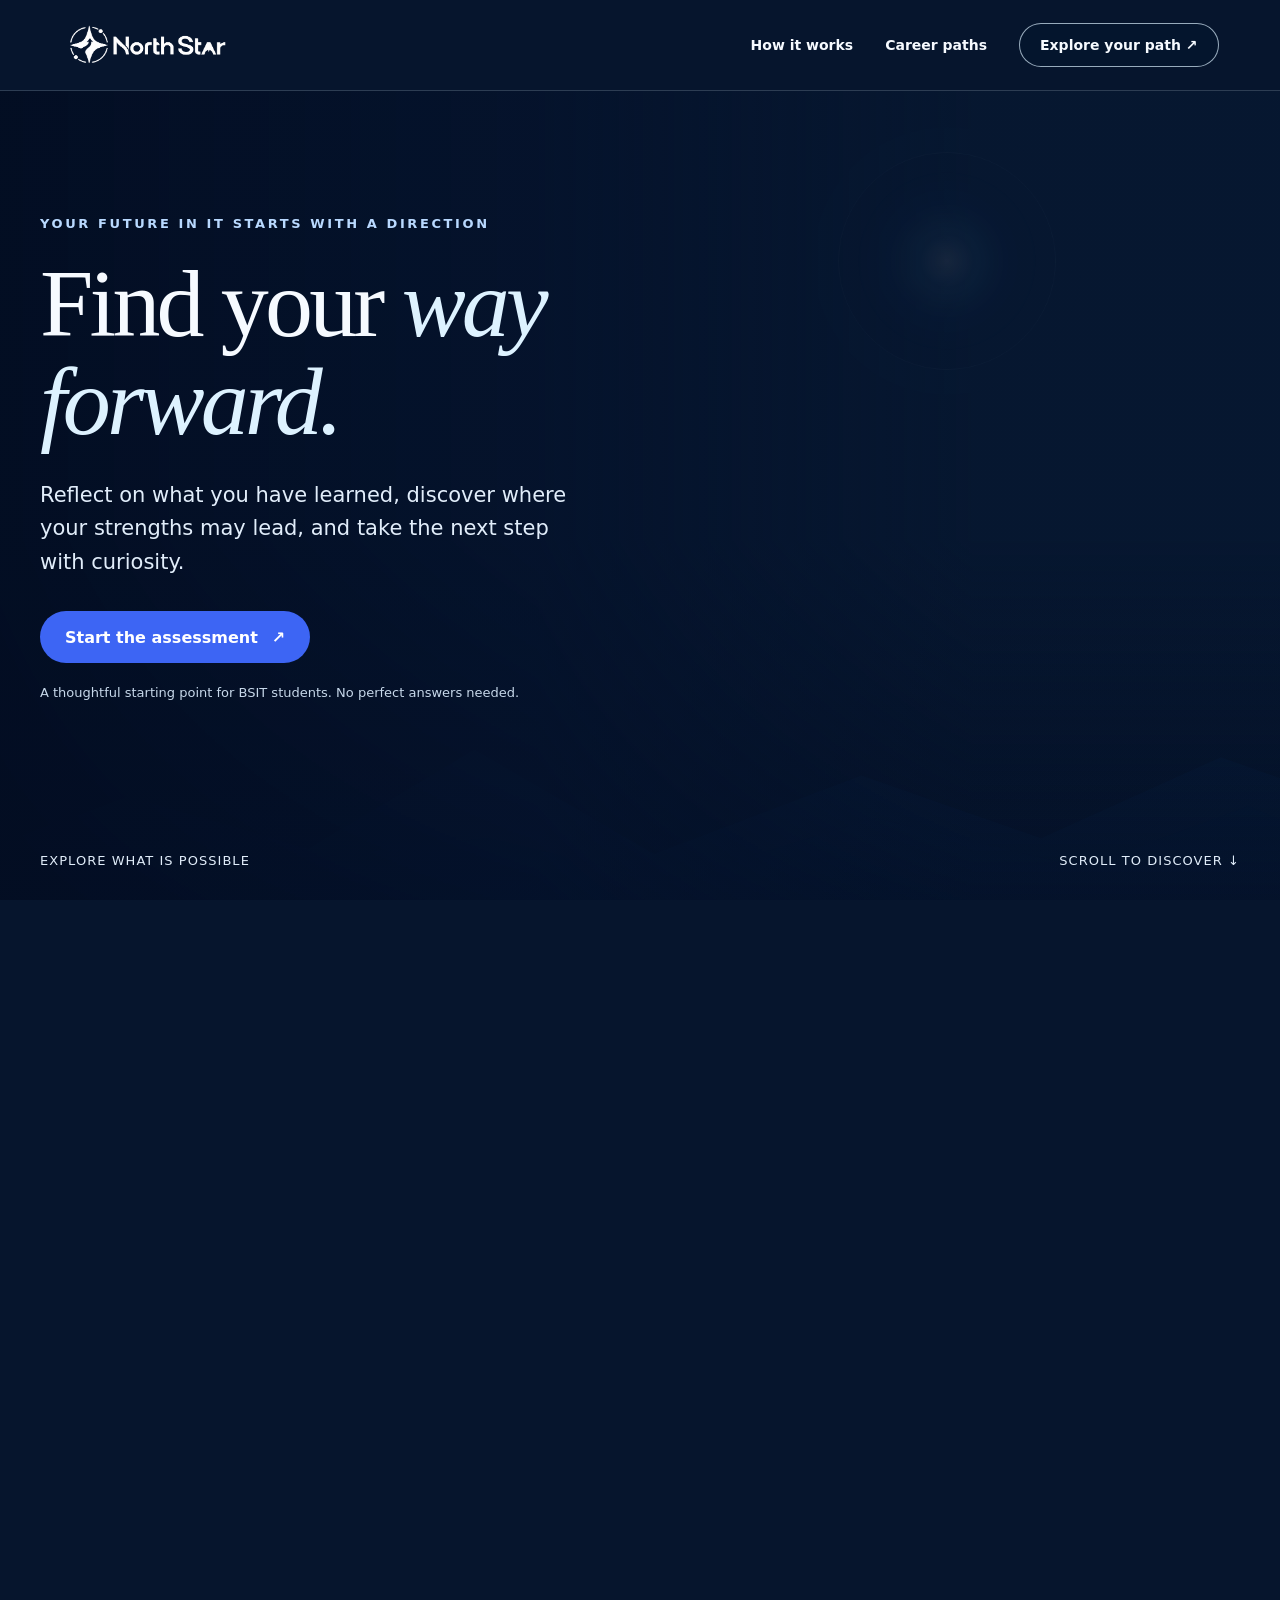
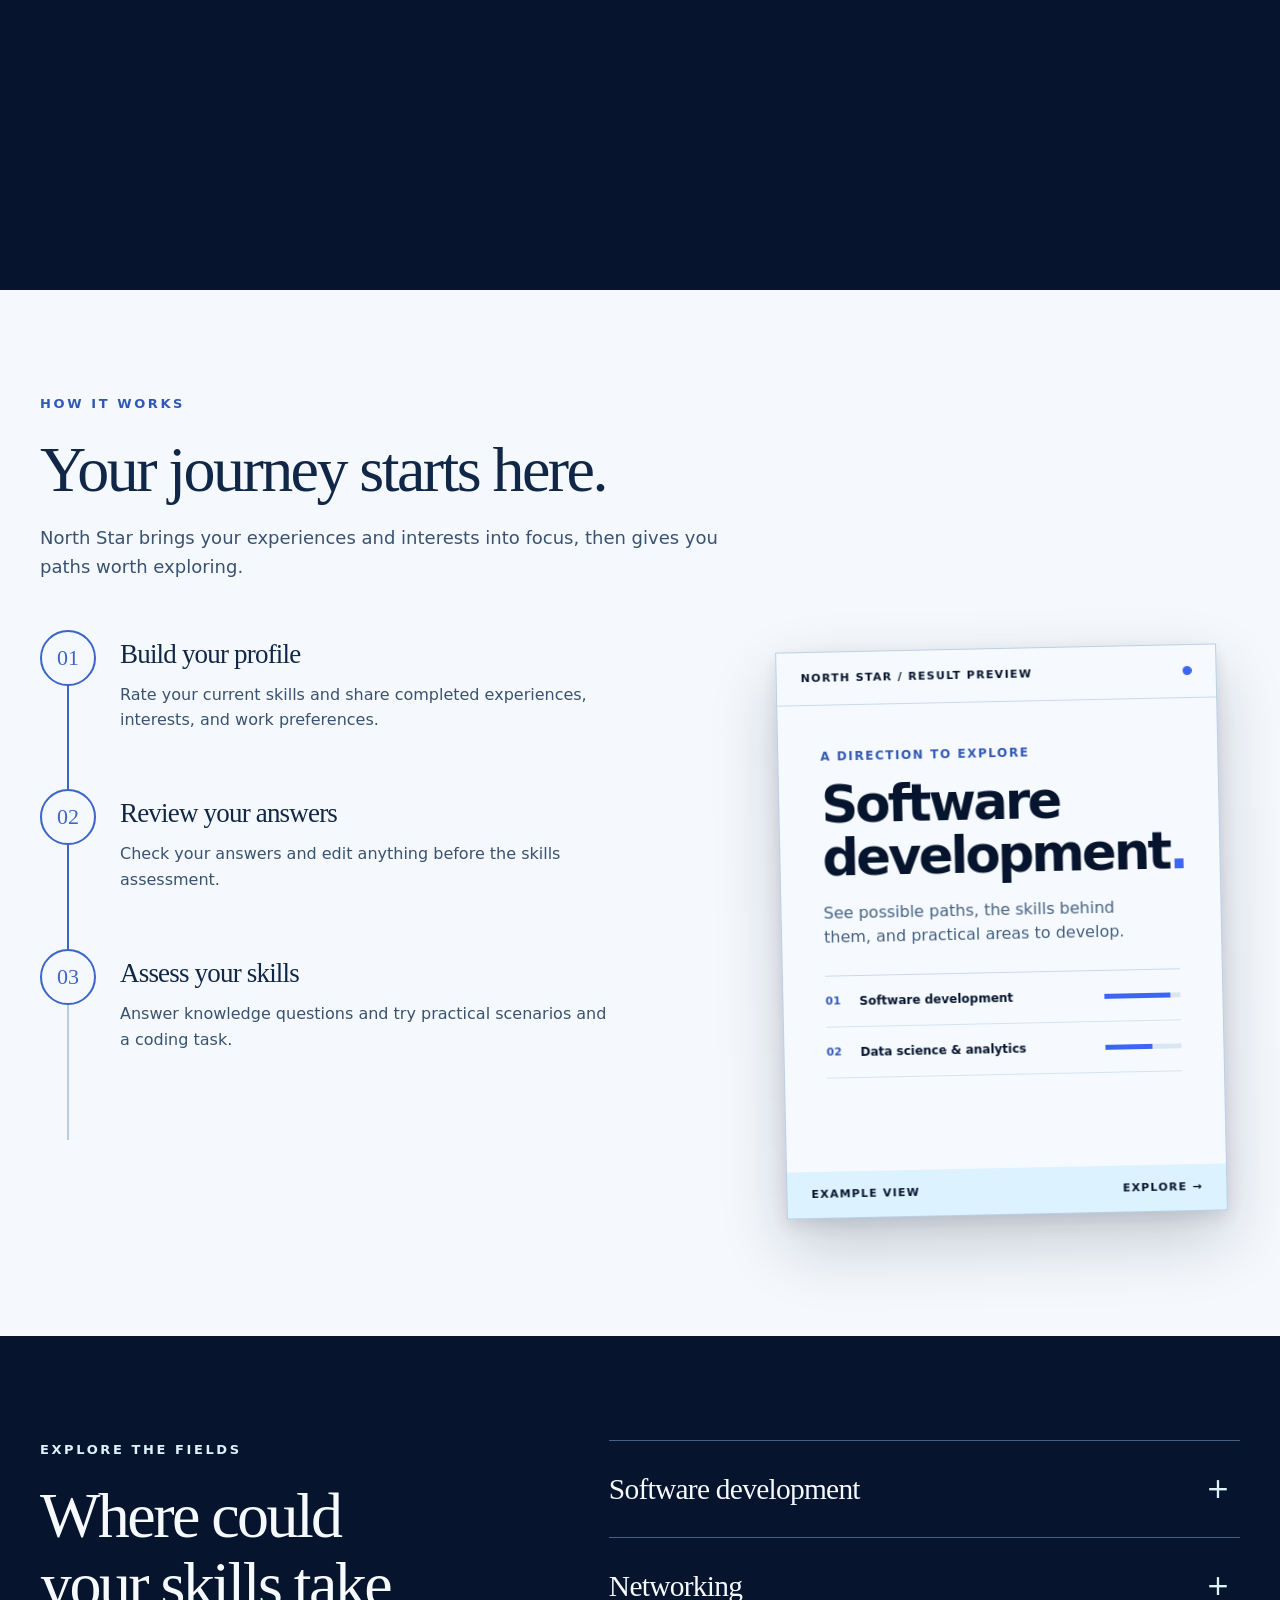
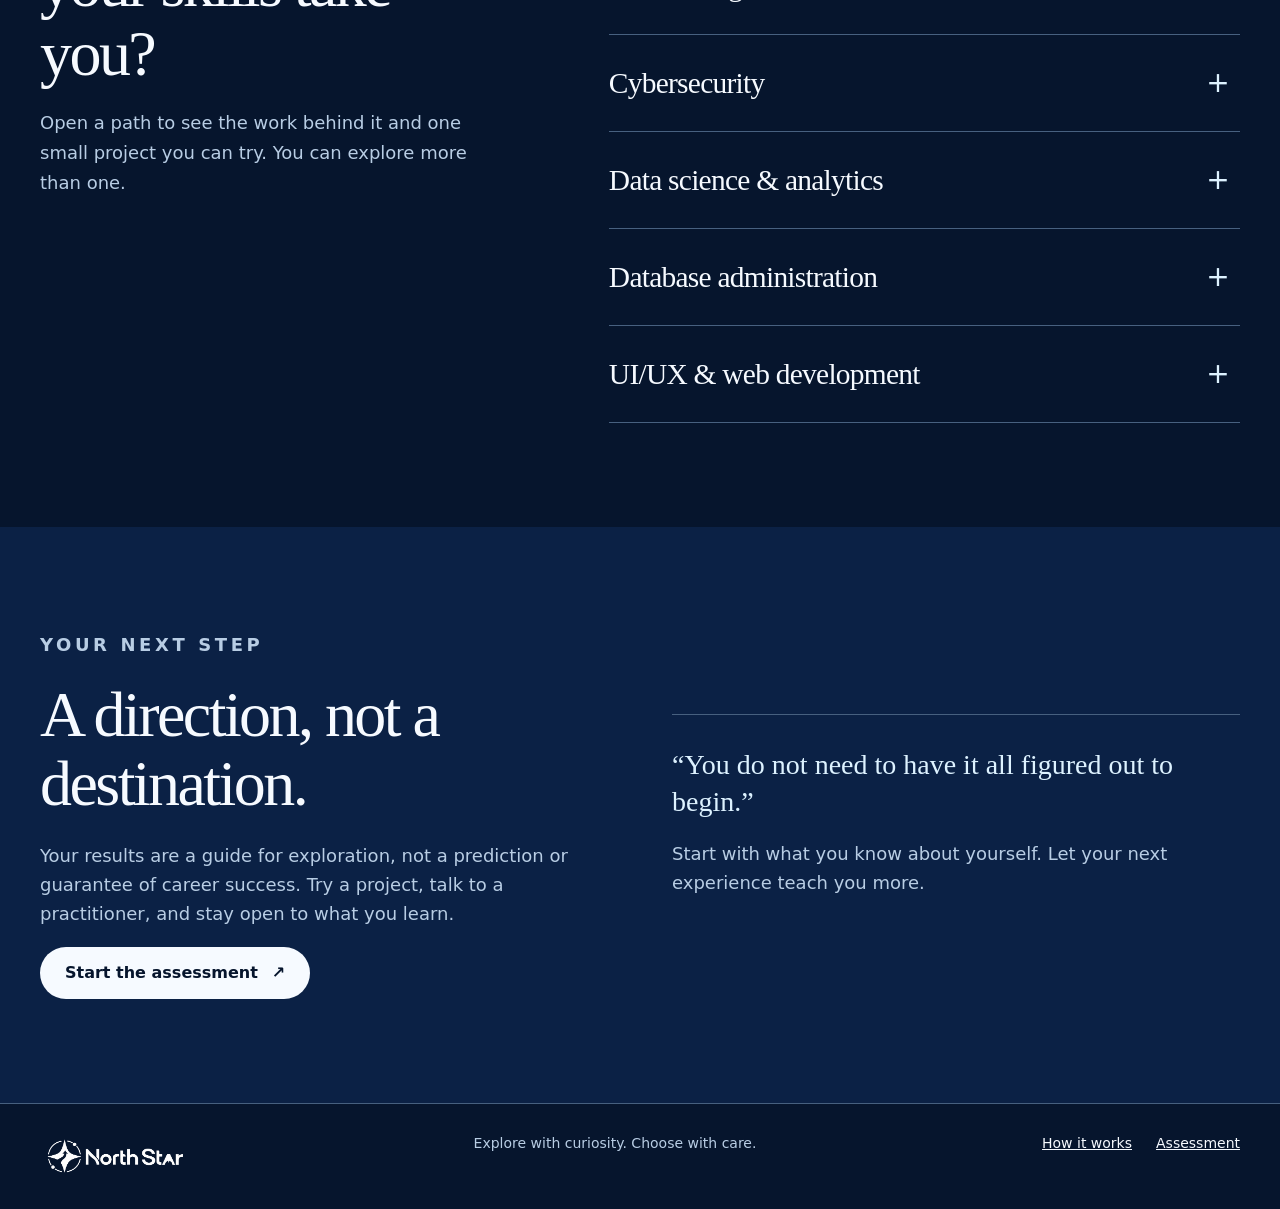
==== commit 3c09f428: "Give result preview more depth" ====
--- a/index.html
+++ b/index.html
@@ -94,7 +94,7 @@
   .how-motion .intro .step { opacity:0; transform:translateY(20px); transition:opacity 360ms ease-out,transform 360ms ease-out; }
   .how-motion .intro .step.is-visible { opacity:1; transform:none; }
   .how-preview { display:grid; place-items:center; min-width:0; padding:clamp(8px,1.5vw,18px); }
-  .preview-sheet { width:min(100%,510px); overflow:hidden; background:var(--white); color:var(--night); box-shadow:0 16px 40px rgba(6,21,45,.16); transform:rotate(-1.2deg); }
+  .preview-sheet { width:min(100%,510px); overflow:hidden; border:1px solid #b9d0e8; background:var(--white); color:var(--night); box-shadow:0 6px 16px rgba(6,21,45,.1),0 28px 62px rgba(6,21,45,.2); transform:rotate(-1.2deg); }
   .preview-sheet-head { display:flex; align-items:center; justify-content:space-between; gap:16px; padding:17px 24px; border-bottom:1px solid #c9d9e9; color:var(--night); font-size:11px; font-weight:800; letter-spacing:.12em; text-transform:uppercase; }
   .preview-sheet-head::after { content:""; flex:none; width:9px; height:9px; border-radius:50%; background:var(--cobalt); }
   .preview-sheet-body { padding:clamp(24px,4vw,42px); }
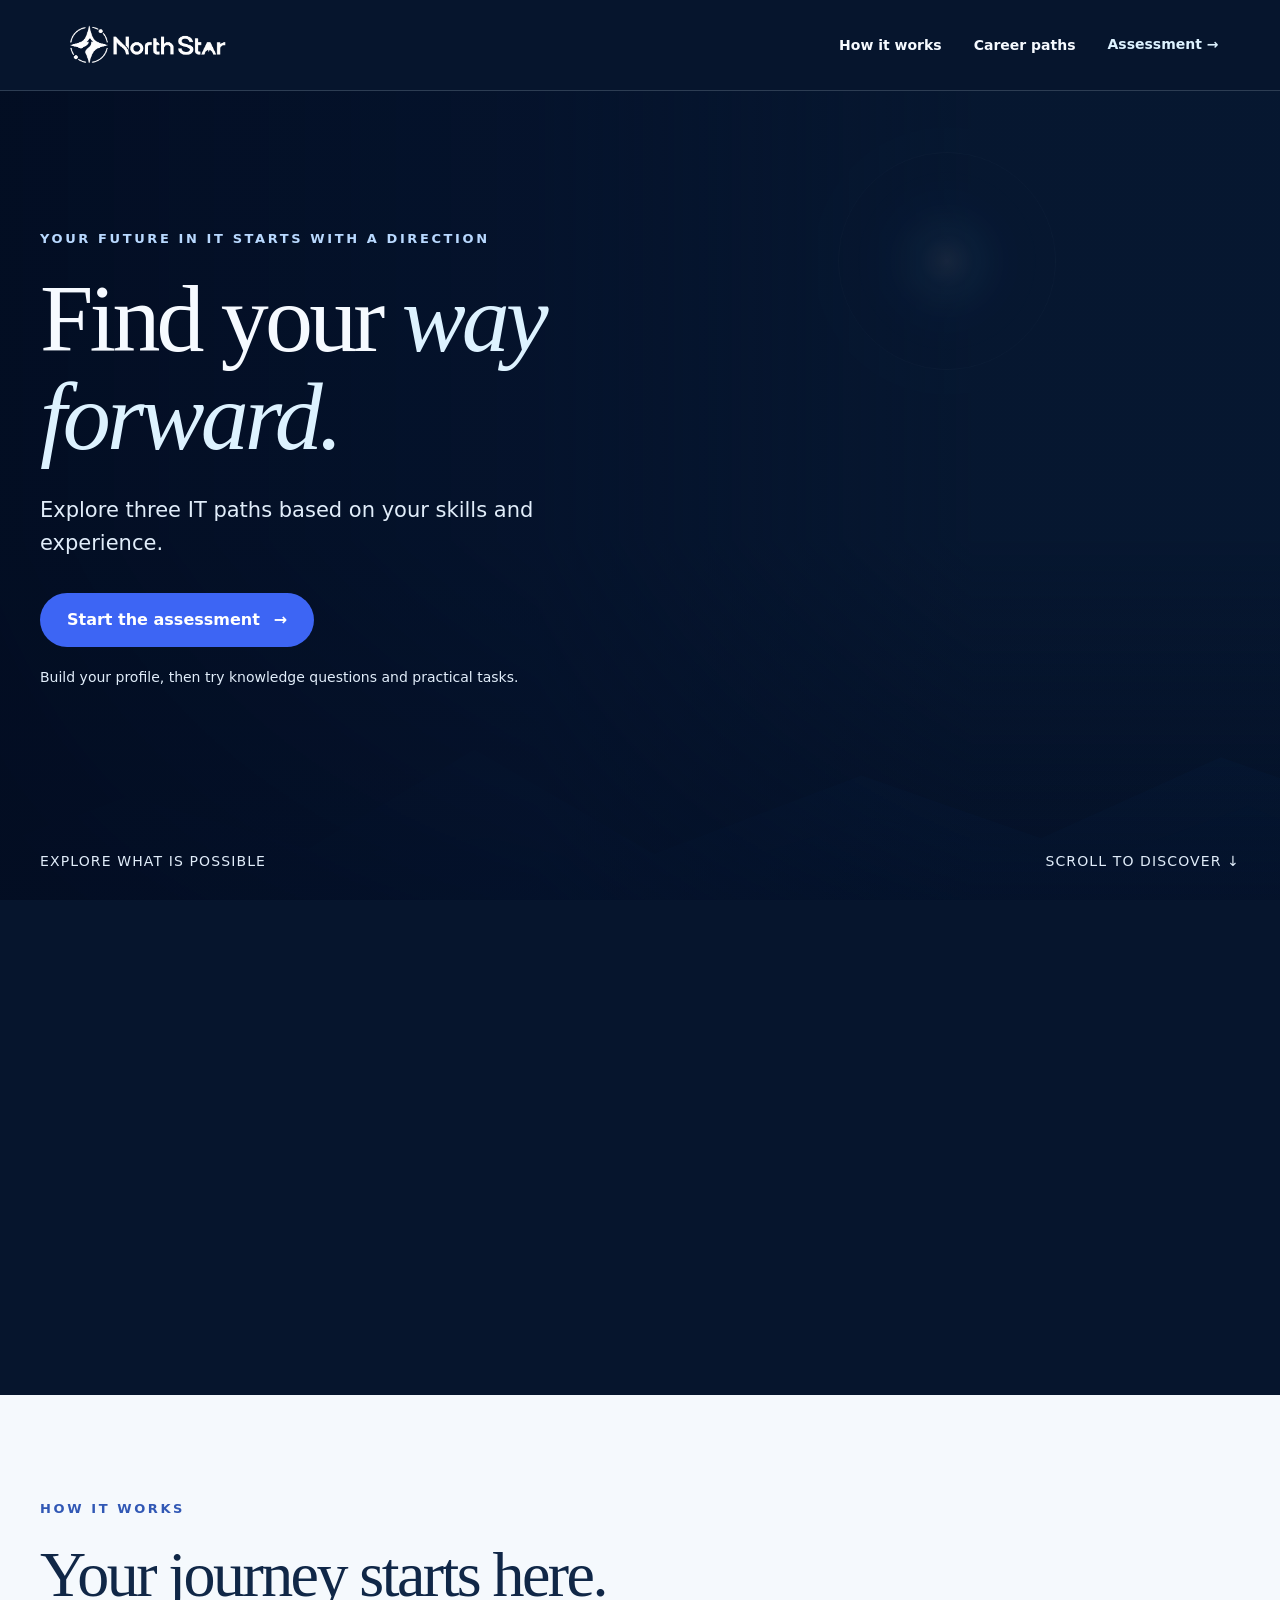
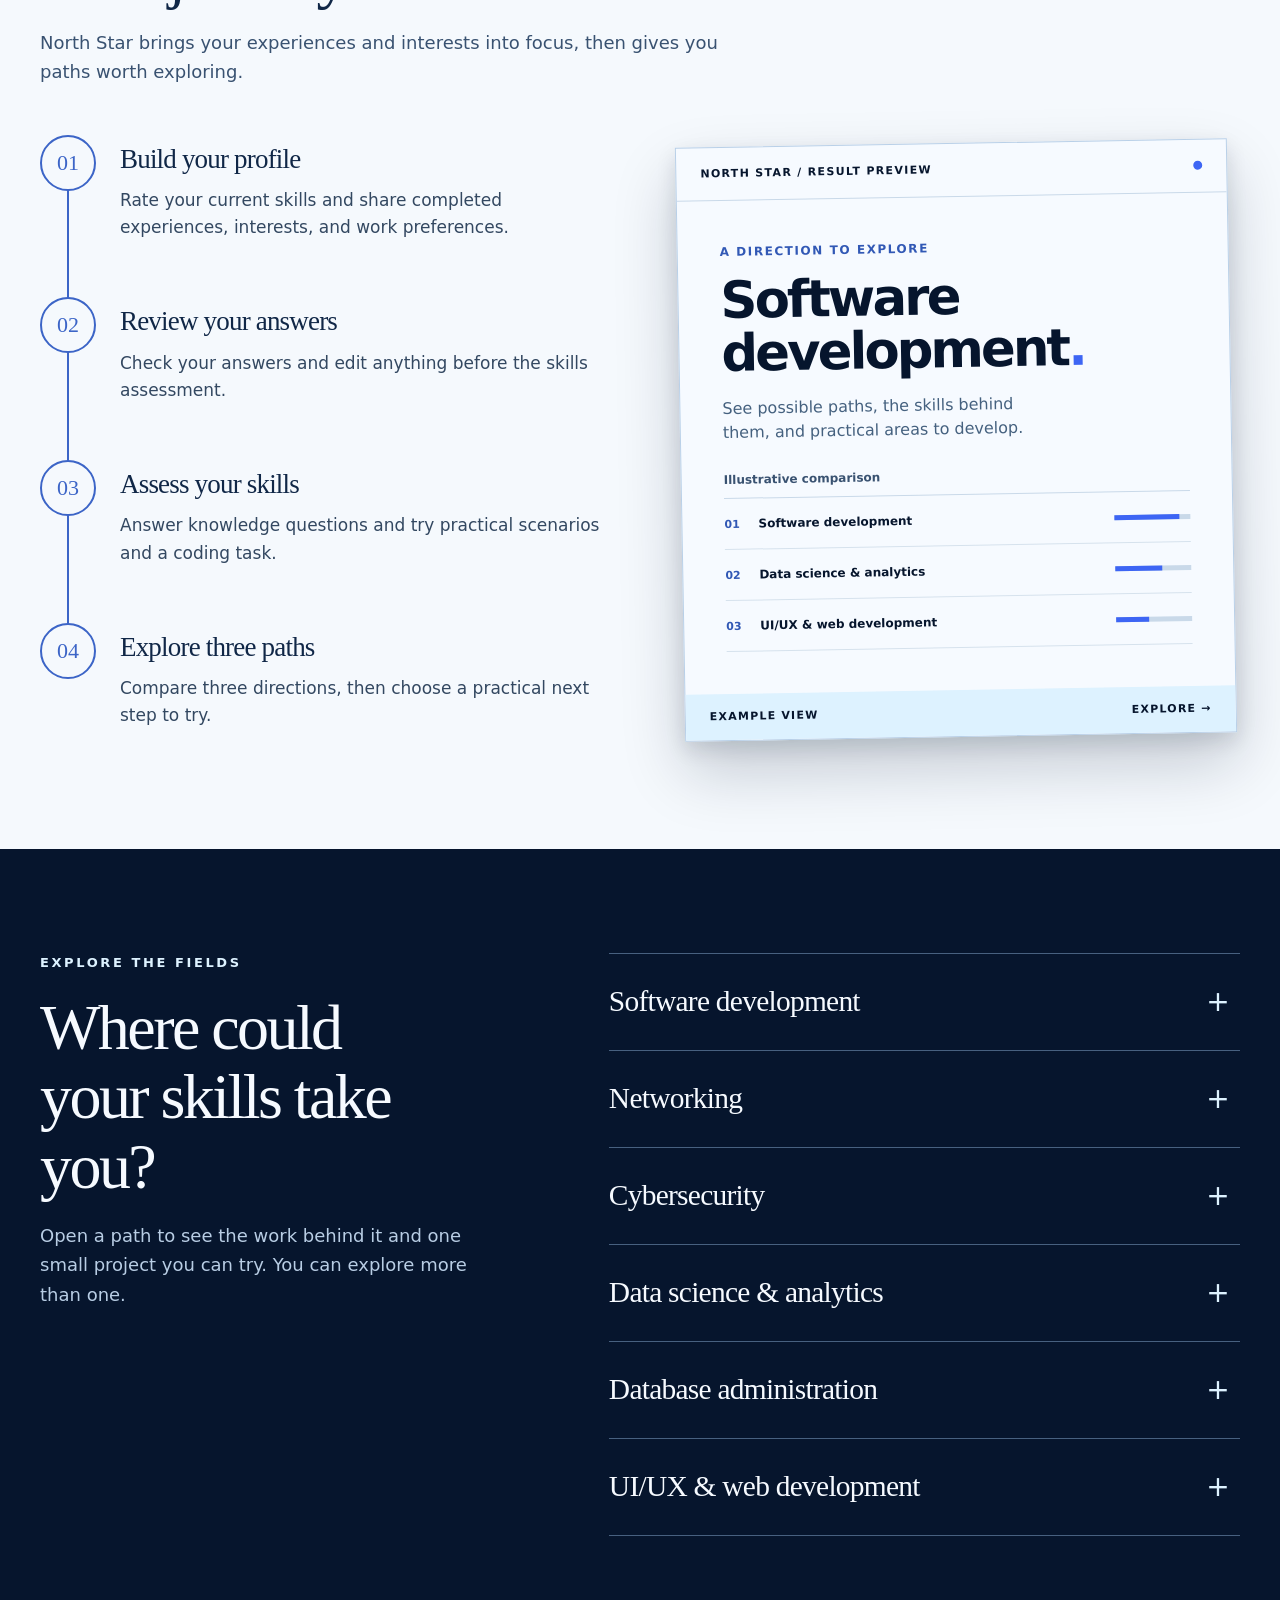
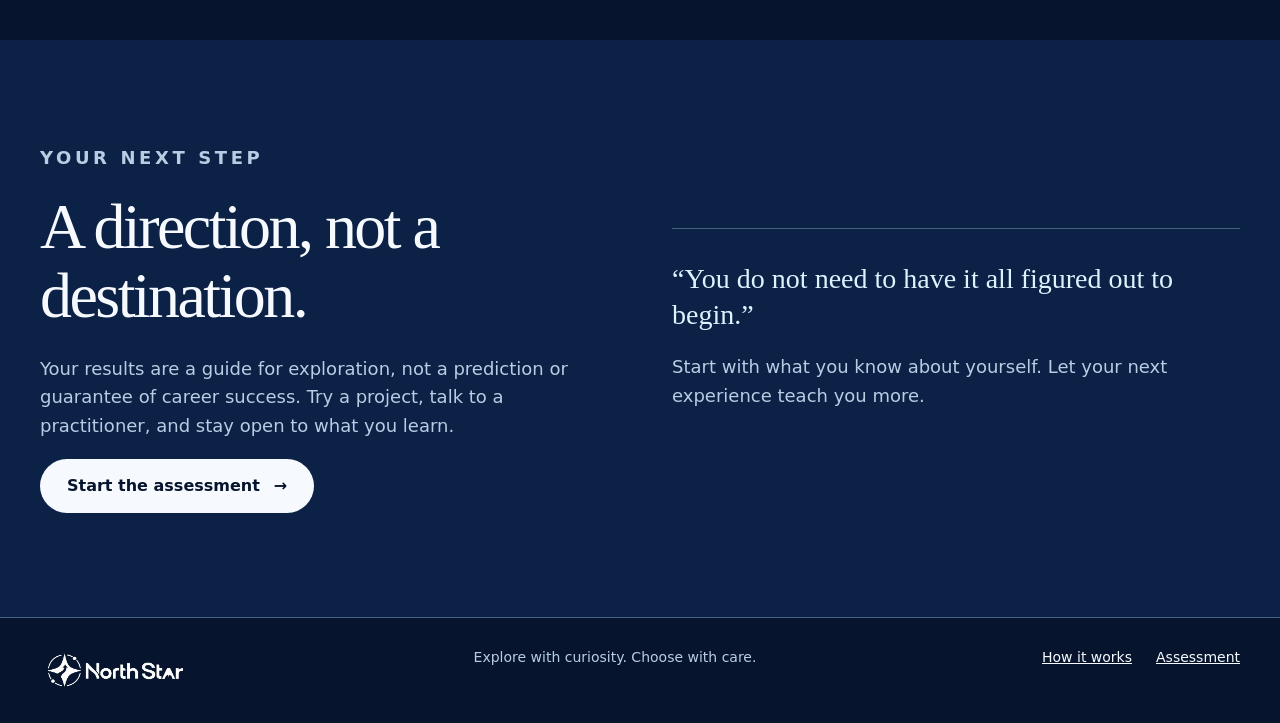
==== commit 214a2f4c: "Clarify landing page and shorten hero scroll" ====
--- a/index.html
+++ b/index.html
@@ -22,7 +22,7 @@
   .skip:focus { top:16px; }
   .wrap { width:min(100% - 48px,1200px); margin-inline:auto; }
   @media (min-width:1440px) { .hero .wrap { width:min(calc(100% - clamp(96px,16vw,360px)),1500px); } }
-  .hero-journey { position:relative; height:210svh; }
+  .hero-journey { position:relative; height:155svh; }
   .hero { position:sticky; top:0; height:100svh; min-height:100svh; display:flex; flex-direction:column; overflow:hidden; background:#071831; isolation:isolate; --journey-progress:0; --star-x:74%; --star-y:29%; }
   .hero-scene { position:absolute; inset:0; z-index:-2; overflow:hidden; pointer-events:none; }
   .hero-video { position:absolute; inset:0; width:100%; height:100%; object-fit:cover; object-position:center top; transform:translate3d(calc(var(--journey-progress) * -3%),calc(var(--journey-progress) * -1%),0) scale(calc(1 + var(--journey-progress) * .16)); transform-origin:var(--star-x) var(--star-y); will-change:transform; }
@@ -47,8 +47,8 @@
   .nav-links a:hover { text-decoration:none; }
   .nav-links a:not(.nav-cta):hover { color:var(--ice); }
   .text-link:hover { text-decoration:underline; text-underline-offset:5px; }
-  .nav-cta { border:1px solid rgba(221,242,255,.68); border-radius:999px; background:rgba(5,22,48,.38); color:var(--white); padding:10px 20px; min-height:44px; font-size:14px; font-weight:700; transition:background var(--ease),transform var(--ease); }
-  .nav-cta:hover { background:rgba(65,108,255,.36); transform:translateY(-2px); }
+  .nav-cta { color:var(--ice); padding:10px 0; min-height:44px; font-size:14px; font-weight:700; transition:color var(--ease); }
+  .nav-cta:hover { color:var(--white); }
   .nav-toggle { display:none; min-height:44px; padding:10px 14px; border:1px solid #fff8; border-radius:8px; background:none; color:var(--white); }
   .hero-content { flex:1; display:flex; flex-direction:column; justify-content:center; padding-block:72px 96px; opacity:clamp(0,calc(1 - (var(--journey-progress) - .2) * 1.8),1); transform:translate3d(0,calc(var(--journey-progress) * -28px),0); will-change:transform,opacity; }
   .eyebrow { margin:0 0 20px; color:#b9d9ff; font-size:13px; font-weight:700; letter-spacing:.2em; text-transform:uppercase; }
@@ -57,7 +57,7 @@
   h1 { max-width:780px; font-size:clamp(56px,7.8vw,96px); line-height:1.02; margin-bottom:28px; }
   h1 em { color:var(--ice); font-style:italic; }
   .hero-lead { max-width:550px; color:#e1edfa; font-size:clamp(18px,2vw,21px); line-height:1.6; margin-bottom:32px; }
-  .button { display:inline-flex; align-items:center; justify-content:center; gap:14px; min-height:52px; padding:12px 24px; border:1px solid transparent; border-radius:999px; background:var(--cobalt); color:#fff; font-weight:700; text-decoration:none; line-height:1.2; transition:transform var(--ease),background var(--ease); }
+  .button { display:inline-flex; align-items:center; justify-content:center; gap:14px; min-height:54px; padding:12px 26px; border:1px solid transparent; border-radius:999px; background:var(--cobalt); color:#fff; font-size:16px; font-weight:700; text-decoration:none; line-height:1.2; transition:transform var(--ease),background var(--ease); }
   .button:hover { background:#2d59ed; transform:translateY(-2px); }
   .button:active,.nav-cta:active { transform:translateY(0); }
   .button.secondary { background:transparent; color:var(--white); border-color:var(--line); }
@@ -66,8 +66,8 @@
   .button.light:hover { background:var(--ice); }
   .button:disabled { opacity:.55; cursor:not-allowed; transform:none; }
   .assessment-transition { position:fixed; inset:0; z-index:1000; background:var(--night); pointer-events:none; clip-path:circle(0 at var(--origin-x) var(--origin-y)); will-change:clip-path; }
-  .hero-note { margin:20px 0 0; color:#c7d8ea; font-size:13px; }
-  .hero-bottom { display:flex; align-items:center; justify-content:space-between; gap:20px; padding-bottom:28px; color:#e1edfa; font-size:13px; letter-spacing:.08em; text-transform:uppercase; opacity:clamp(0,calc(1 - var(--journey-progress) * 2),1); }
+  .hero-note { margin:20px 0 0; color:#e1edfa; font-size:14px; line-height:1.5; }
+  .hero-bottom { display:flex; align-items:center; justify-content:space-between; gap:20px; padding-bottom:28px; color:#e1edfa; font-size:14px; letter-spacing:.08em; text-transform:uppercase; opacity:clamp(0,calc(1 - var(--journey-progress) * 2),1); }
   .hero-bottom a { text-decoration:none; }
   .section { padding-block:104px; }
   .section-heading { max-width:720px; margin-bottom:48px; }
@@ -80,8 +80,8 @@
   .step { padding-top:32px; }
   .step-number { display:block; margin-bottom:32px; color:#3c65c7; font:400 38px/1 Georgia,serif; }
   .step h3 { font:400 27px/1.2 Georgia,serif; letter-spacing:-.03em; margin-bottom:12px; }
-  .step p { color:#395271; max-width:34ch; margin:0; }
-  .how-layout { display:grid; grid-template-columns:minmax(0,1.15fr) minmax(300px,.85fr); gap:clamp(40px,6vw,96px); align-items:start; }
+  .step p { color:#334861; font-size:17px; line-height:1.6; max-width:34ch; margin:0; }
+  .how-layout { display:grid; grid-template-columns:repeat(2,minmax(0,1fr)); gap:clamp(40px,5vw,72px); align-items:start; }
   .intro .steps { --path-progress:0; position:relative; grid-template-columns:minmax(0,1fr); gap:0; max-width:none; border:0; }
   .intro .steps::before,.intro .steps::after { content:""; position:absolute; left:27px; top:40px; bottom:72px; width:2px; background:#b9cde1; pointer-events:none; }
   .intro .steps::after { background:#3c65c7; transform:scaleY(var(--path-progress)); transform-origin:top; transition:transform 400ms ease-out; }
@@ -93,8 +93,8 @@
   .intro .step.is-visible .step-number { border-color:#3c65c7; }
   .how-motion .intro .step { opacity:0; transform:translateY(20px); transition:opacity 360ms ease-out,transform 360ms ease-out; }
   .how-motion .intro .step.is-visible { opacity:1; transform:none; }
-  .how-preview { display:grid; place-items:center; min-width:0; padding:clamp(8px,1.5vw,18px); }
-  .preview-sheet { width:min(100%,510px); overflow:hidden; border:1px solid #b9d0e8; background:var(--white); color:var(--night); box-shadow:0 6px 16px rgba(6,21,45,.1),0 28px 62px rgba(6,21,45,.2); transform:rotate(-1.2deg); }
+  .how-preview { display:grid; place-items:center; min-width:0; padding:8px; }
+  .preview-sheet { width:min(100%,560px); overflow:hidden; border:1px solid #b9d0e8; background:var(--white); color:var(--night); box-shadow:0 8px 20px rgba(6,21,45,.12),0 30px 64px rgba(6,21,45,.2); transform:rotate(-1deg); }
   .preview-sheet-head { display:flex; align-items:center; justify-content:space-between; gap:16px; padding:17px 24px; border-bottom:1px solid #c9d9e9; color:var(--night); font-size:11px; font-weight:800; letter-spacing:.12em; text-transform:uppercase; }
   .preview-sheet-head::after { content:""; flex:none; width:9px; height:9px; border-radius:50%; background:var(--cobalt); }
   .preview-sheet-body { padding:clamp(24px,4vw,42px); }
@@ -102,13 +102,14 @@
   .preview-sheet-body h3 { margin:0; font-size:clamp(35px,4vw,52px); line-height:1.03; letter-spacing:-.055em; }
   .preview-sheet-body h3 span { color:var(--cobalt); }
   .preview-sheet-description { max-width:31ch; margin:18px 0 26px; color:#45617f; font-size:16px; line-height:1.5; }
+  .preview-metric { margin:0 0 8px; color:#395271; font-size:12px; font-weight:700; }
   .preview-results { display:grid; margin:0; border-top:1px solid #c9d9e9; }
   .preview-result { display:grid; grid-template-columns:24px minmax(0,1fr) 76px; align-items:center; gap:10px; min-height:51px; border-bottom:1px solid #d6e2ed; font-size:12px; }
   .how-motion .preview-result { opacity:0; transform:translateY(10px); transition:opacity 300ms ease-out,transform 300ms ease-out; }
   .how-motion .preview-result.is-visible { opacity:1; transform:none; }
   .preview-result-num { color:#3158b5; font-size:11px; font-weight:800; }
   .preview-result-name { min-width:0; font-weight:700; line-height:1.25; }
-  .preview-result-bar { height:5px; background:#dbe6f3; }
+  .preview-result-bar { height:5px; background:#c9d9e9; }
   .preview-result-bar::before { content:""; display:block; width:var(--bar-width); height:100%; background:var(--cobalt); }
   .preview-sheet-foot { display:flex; align-items:center; justify-content:space-between; gap:12px; padding:14px 24px; background:var(--ice); color:var(--night); font-size:11px; font-weight:800; letter-spacing:.11em; text-transform:uppercase; }
   .preview-sheet-foot a { text-decoration:none; }
@@ -198,7 +199,7 @@
     .nav { gap:16px; }
     .nav .brand-logo { width:148px; }
     .nav-links { gap:16px; }
-    .nav-cta { padding-inline:16px; }
+    .nav-cta { padding-inline:0; }
     .hero-content { padding-top:48px; }
     .hero-content h1 { max-width:min(66vw,660px); }
     .hero-video { object-position:74% center; }
@@ -207,7 +208,7 @@
     .scene-hill--distant { height:23%; opacity:.18; clip-path:polygon(0 78%,15% 61%,29% 73%,43% 48%,58% 70%,72% 55%,86% 69%,100% 50%,100% 100%,0 100%); transform:translate3d(0,calc(var(--journey-progress) * -32px),0) scale(calc(1 + var(--journey-progress) * .04)); }
     .scene-hill--near { height:17%; opacity:.3; clip-path:polygon(0 68%,16% 50%,32% 70%,49% 57%,65% 76%,81% 55%,100% 64%,100% 100%,0 100%); transform:translate3d(0,calc(var(--journey-progress) * -56px),0) scale(calc(1 + var(--journey-progress) * .06)); }
   }
-  @media (max-width:540px) { .hero { min-height:100svh; --star-x:68%; --star-y:29%; } .hero-video { object-position:76% center; } .hero::before { background:linear-gradient(90deg,rgba(3,13,34,.88),rgba(3,13,34,.45)),linear-gradient(0deg,rgba(3,13,34,.7),transparent 45%); } .brand-logo,.footer-brand .brand-logo { width:128px; } .nav-cta { padding-inline:14px; } h1 { font-size:clamp(52px,14vw,72px); } .hero-bottom span { display:none; } .path-list { --path-rise:6px; --path-enter:180ms; --path-exit:120ms; } .path-item summary { min-height:80px; } .path-item summary .path-name { font-size:23px; } .path-detail { padding-right:0; } .footer-inner { flex-direction:column; } }
+  @media (max-width:540px) { .hero { min-height:100svh; --star-x:68%; --star-y:29%; } .hero-video { object-position:76% center; } .hero::before { background:linear-gradient(90deg,rgba(3,13,34,.88),rgba(3,13,34,.45)),linear-gradient(0deg,rgba(3,13,34,.7),transparent 45%); } .brand-logo,.footer-brand .brand-logo { width:128px; } h1 { font-size:clamp(52px,14vw,72px); } .hero-bottom span { display:none; } .path-list { --path-rise:6px; --path-enter:180ms; --path-exit:120ms; } .path-item summary { min-height:80px; } .path-item summary .path-name { font-size:23px; } .path-detail { padding-right:0; } .footer-inner { flex-direction:column; } }
   @media (max-width:540px) {
     .hero-journey { height:125svh; }
     .hero-content { opacity:clamp(0,calc(1 - (var(--journey-progress) - .3) * 2.2),1); }
@@ -242,14 +243,14 @@
       <div class="nav-shell"><nav class="nav wrap" aria-label="Main navigation">
         <a class="brand" href="#top"><img class="brand-logo" src="assets/north-star-logo.png" alt="North Star" width="2048" height="687"></a>
         <button class="nav-toggle" type="button" aria-expanded="false" aria-controls="nav-links">Menu</button>
-        <div class="nav-links" id="nav-links"><a href="#how">How it works</a><a href="#paths">Career paths</a><a class="nav-cta" href="assessment.html">Explore your path <span aria-hidden="true">↗</span></a></div>
+        <div class="nav-links" id="nav-links"><a href="#how">How it works</a><a href="#paths">Career paths</a><a class="nav-cta" href="assessment.html">Assessment <span aria-hidden="true">→</span></a></div>
       </nav></div>
       <div class="hero-content wrap">
         <p class="eyebrow">Your future in IT starts with a direction</p>
         <h1>Find your <em>way forward.</em></h1>
-        <p class="hero-lead">Reflect on what you have learned, discover where your strengths may lead, and take the next step with curiosity.</p>
-        <div><a class="button" href="assessment.html">Start the assessment <span aria-hidden="true">↗</span></a></div>
-        <p class="hero-note">A thoughtful starting point for BSIT students. No perfect answers needed.</p>
+        <p class="hero-lead">Explore three IT paths based on your skills and experience.</p>
+        <div><a class="button" href="assessment.html">Start the assessment <span aria-hidden="true">→</span></a></div>
+        <p class="hero-note">Build your profile, then try knowledge questions and practical tasks.</p>
       </div>
       <div class="hero-bottom wrap"><span>Explore what is possible</span><a href="#how">Scroll to discover ↓</a></div>
       <div class="journey-wash" aria-hidden="true"></div>
@@ -263,7 +264,7 @@
           <article class="step"><span class="step-number">02</span><div class="step-copy"><h3>Review your answers</h3><p>Check your answers and edit anything before the skills assessment.</p></div></article>
           <article class="step"><span class="step-number">03</span><div class="step-copy"><h3>Assess your skills</h3><p>Answer knowledge questions and try practical scenarios and a coding task.</p></div></article>
           <article class="step"><span class="step-number">04</span><div class="step-copy"><h3>Explore three paths</h3><p>Compare three directions, then choose a practical next step to try.</p></div></article>
-        </div><aside class="how-preview" aria-label="Example result preview"><div class="preview-sheet"><div class="preview-sheet-head"><span>North Star / Result preview</span></div><div class="preview-sheet-body"><p class="how-preview-label">A direction to explore</p><h3>Software<br>development<span>.</span></h3><p class="preview-sheet-description">See possible paths, the skills behind them, and practical areas to develop.</p><div class="preview-results"><div class="preview-result"><span class="preview-result-num">01</span><span class="preview-result-name">Software development</span><span class="preview-result-bar" style="--bar-width:86%" aria-hidden="true"></span></div><div class="preview-result"><span class="preview-result-num">02</span><span class="preview-result-name">Data science &amp; analytics</span><span class="preview-result-bar" style="--bar-width:62%" aria-hidden="true"></span></div><div class="preview-result"><span class="preview-result-num">03</span><span class="preview-result-name">UI/UX &amp; web development</span><span class="preview-result-bar" style="--bar-width:43%" aria-hidden="true"></span></div></div></div><div class="preview-sheet-foot"><span>Example view</span><a href="assessment.html">Explore →</a></div></div></aside></div>
+        </div><aside class="how-preview" aria-label="Example result preview"><div class="preview-sheet"><div class="preview-sheet-head"><span>North Star / Result preview</span></div><div class="preview-sheet-body"><p class="how-preview-label">A direction to explore</p><h3>Software<br>development<span>.</span></h3><p class="preview-sheet-description">See possible paths, the skills behind them, and practical areas to develop.</p><p class="preview-metric">Illustrative comparison</p><div class="preview-results"><div class="preview-result"><span class="preview-result-num">01</span><span class="preview-result-name">Software development</span><span class="preview-result-bar" style="--bar-width:86%" aria-hidden="true"></span></div><div class="preview-result"><span class="preview-result-num">02</span><span class="preview-result-name">Data science &amp; analytics</span><span class="preview-result-bar" style="--bar-width:62%" aria-hidden="true"></span></div><div class="preview-result"><span class="preview-result-num">03</span><span class="preview-result-name">UI/UX &amp; web development</span><span class="preview-result-bar" style="--bar-width:43%" aria-hidden="true"></span></div></div></div><div class="preview-sheet-foot"><span>Example view</span><a href="assessment.html">Explore →</a></div></div></aside></div>
       </div></section>
       <section class="section paths" id="paths" aria-labelledby="paths-title"><div class="wrap paths-layout">
         <div class="section-heading"><p class="eyebrow">Explore the fields</p><h2 id="paths-title">Where could your skills take you?</h2><p>Open a path to see the work behind it and one small project you can try. You can explore more than one.</p></div>
@@ -277,7 +278,7 @@
         </div>
       </div></section>
       <section class="section promise" aria-labelledby="promise-title"><div class="wrap promise-inner">
-        <div><p class="eyebrow">Your next step</p><h2 id="promise-title">A direction, not a destination.</h2><p>Your results are a guide for exploration, not a prediction or guarantee of career success. Try a project, talk to a practitioner, and stay open to what you learn.</p><a class="button light" href="assessment.html">Start the assessment <span aria-hidden="true">↗</span></a></div>
+        <div><p class="eyebrow">Your next step</p><h2 id="promise-title">A direction, not a destination.</h2><p>Your results are a guide for exploration, not a prediction or guarantee of career success. Try a project, talk to a practitioner, and stay open to what you learn.</p><a class="button light" href="assessment.html">Start the assessment <span aria-hidden="true">→</span></a></div>
         <div class="promise-aside"><strong>“You do not need to have it all figured out to begin.”</strong><p>Start with what you know about yourself. Let your next experience teach you more.</p></div>
       </div></section>
     </main>
@@ -336,7 +337,7 @@
         const previewObserver = new IntersectionObserver(entries => {
           if (!entries.some(entry => entry.isIntersecting)) return;
           previewObserver.disconnect();
-          previewRows.forEach((row,index) => window.setTimeout(() => row.classList.add('is-visible'),index * 360));
+          previewRows.forEach((row,index) => window.setTimeout(() => row.classList.add('is-visible'),index * 160));
         },{threshold:.2});
         previewObserver.observe(document.querySelector('#how .how-preview'));
       }
@@ -348,9 +349,9 @@
             step.classList.add('is-visible');
             howPath.style.setProperty('--path-progress',String(index / (howSteps.length - 1)));
             if (!stackedPreview && index > 0) previewRows[index - 1].classList.add('is-visible');
-          },index * 520);
+          },index * 180);
         });
-      },{threshold:.15,rootMargin:'0px 0px -12% 0px'});
+      },{threshold:.05});
       document.documentElement.classList.add('how-motion');
       howObserver.observe(howPath);
     }
